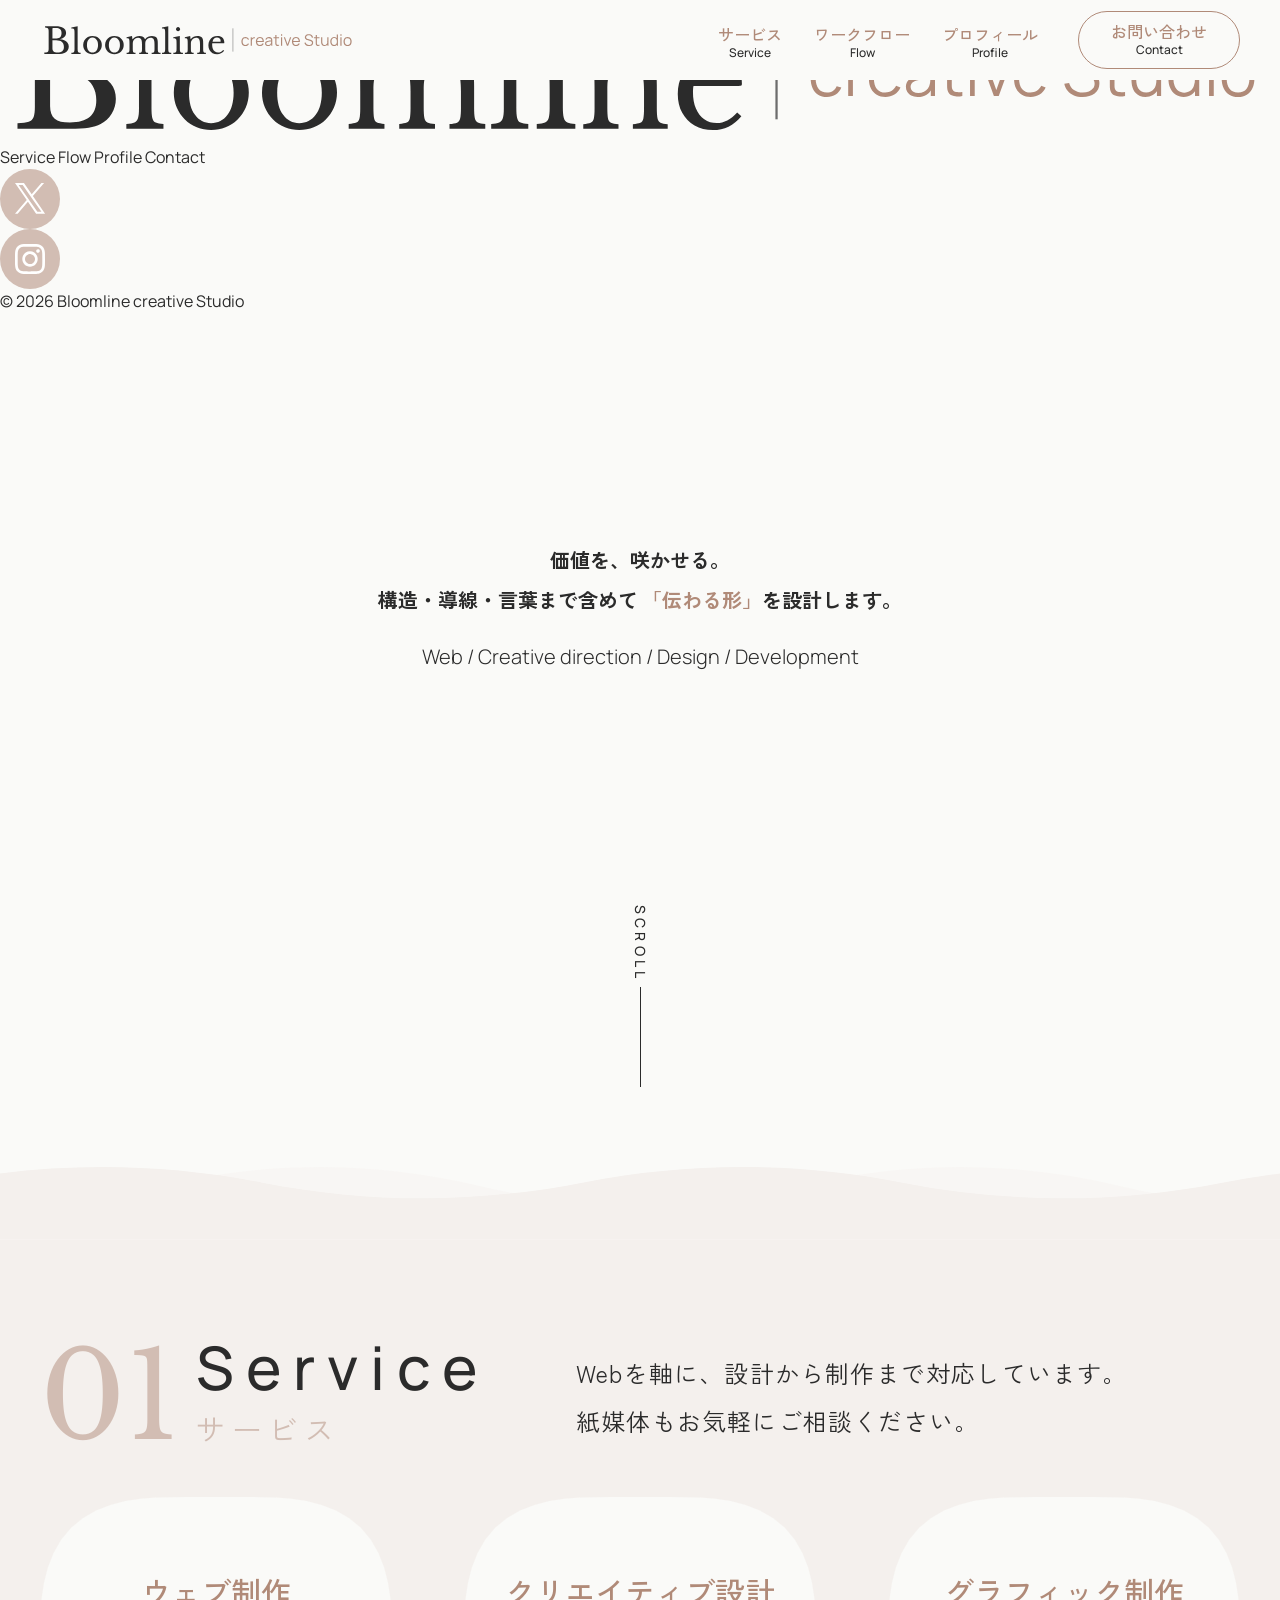
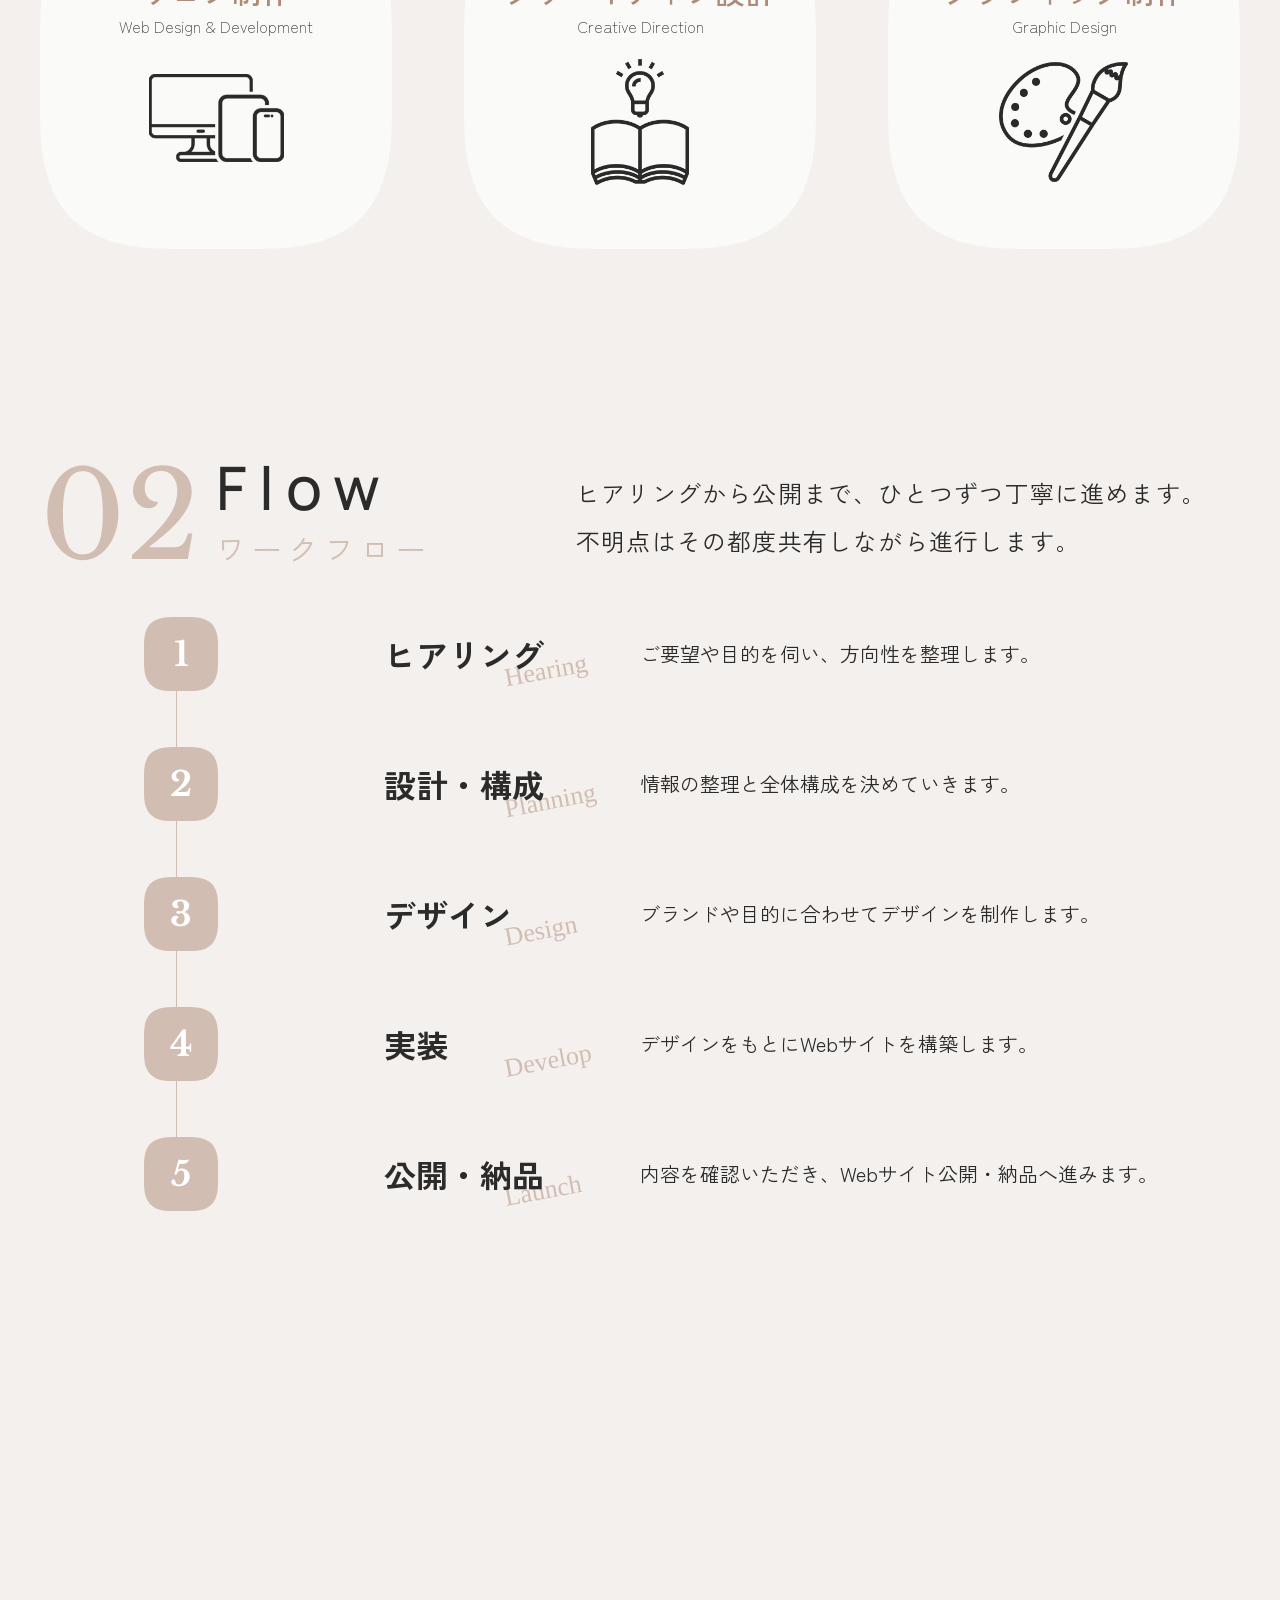
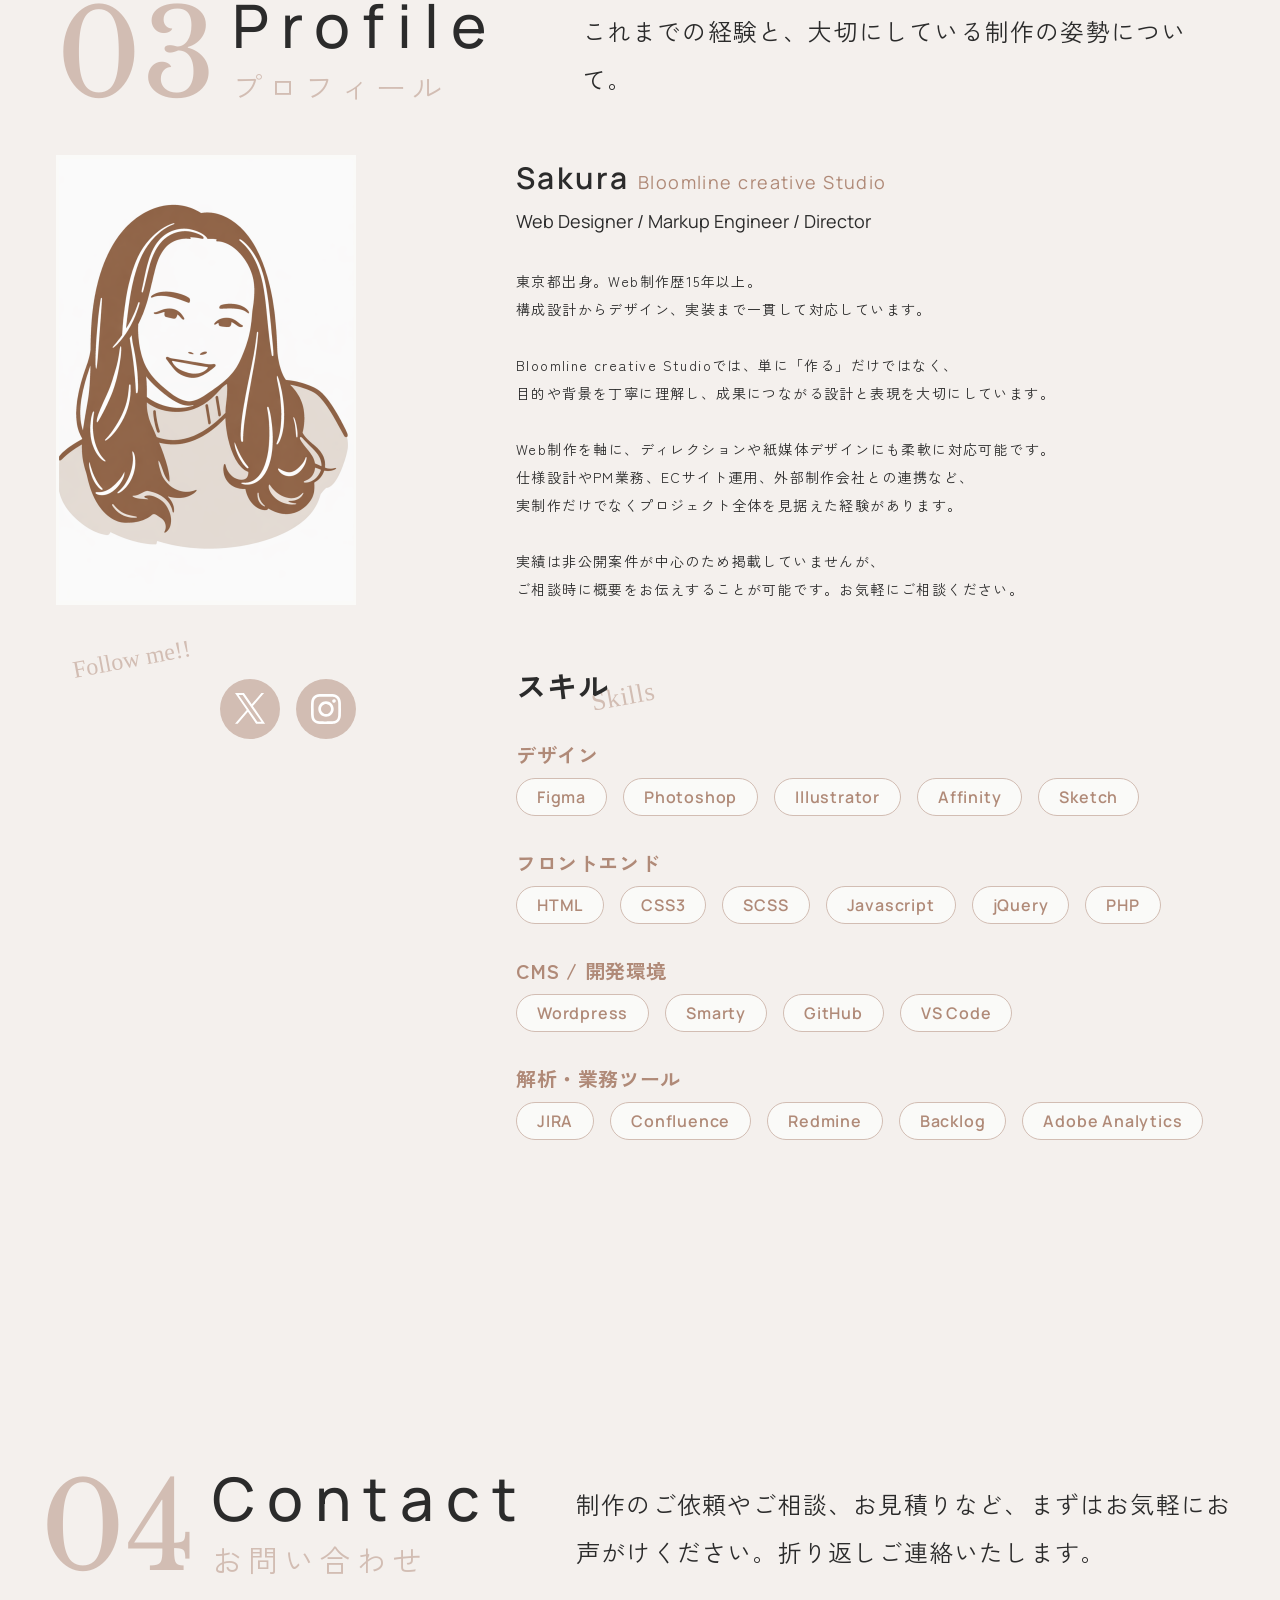
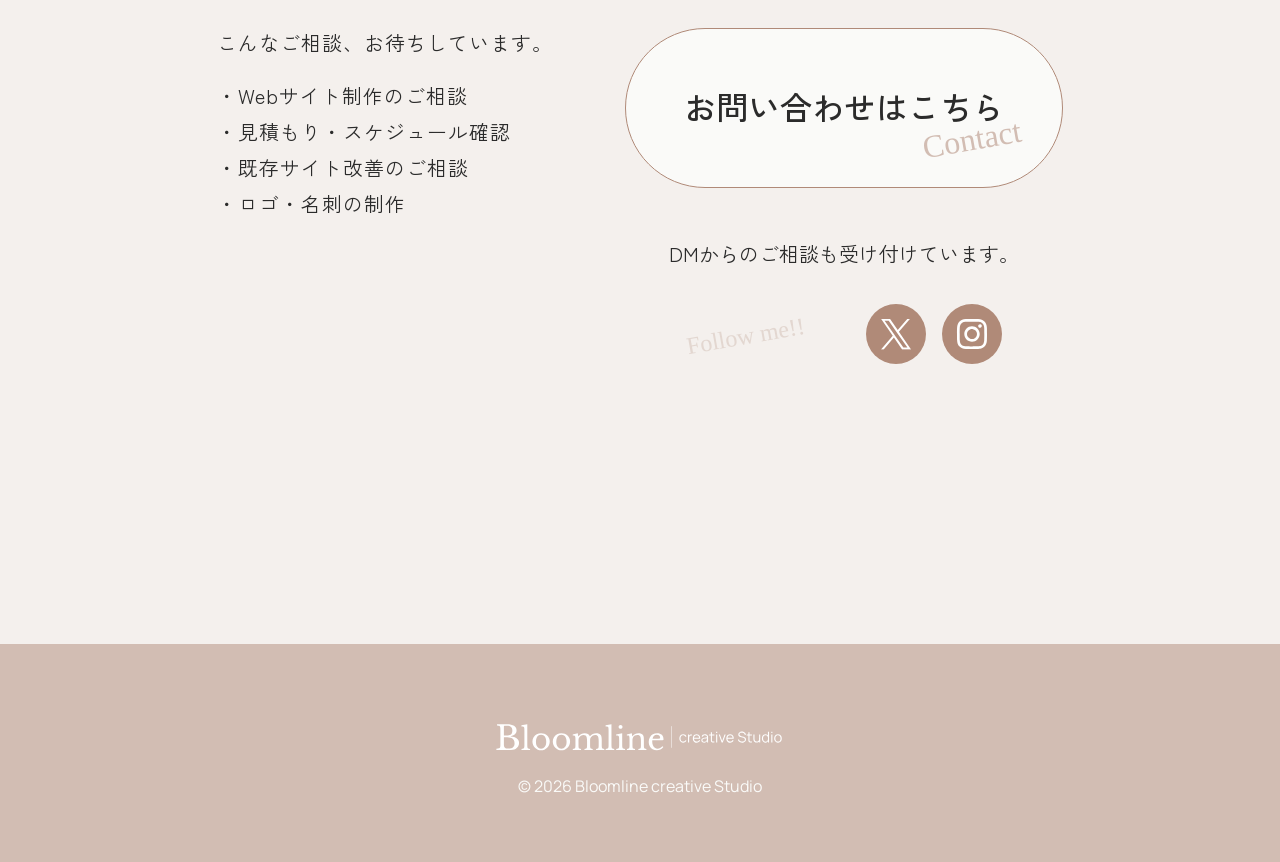
==== index.html @ 281dc570 "初回コミット：HTML/CSSほぼ完成" ====
<!doctype html>
<html lang="ja">
	<head>
		<meta charset="UTF-8" />
		<meta name="viewport" content="width=device-width, initial-scale=1.0" />
		<title>Bloomline creative Studio</title>
		<link rel="stylesheet" href="./assets/css/style.css" />
	</head>

	<body>
		<header class="header">
			<div class="header__inner container">
				<!-- ロゴ -->
				<h1 class="header__logo">
					<a href="/">
						<img
							src="/assets/img/logo.svg"
							alt="Bloomline creative Studio"
						/>
					</a>
				</h1>
				<!-- PCナビ -->
				<nav class="header__nav">
					<ul class="header__menu">
						<li>
							<a href="#service">サービス<span>Service</span></a>
						</li>
						<li>
							<a href="#flow">ワークフロー<span>Flow</span></a>
						</li>
						<li>
							<a href="#profile"
								>プロフィール<span>Profile</span></a
							>
						</li>
					</ul>

					<a href="#contact" class="header__cta">
						お問い合わせ
						<span>Contact</span>
					</a>
				</nav>
			</div>
		</header>

		<!-- ハンバーガー -->
		<button class="hamburger" aria-label="menu" aria-controls="drawer">
			<span></span>
			<span></span>
			<span></span>
		</button>
		<!-- SPフルスクリーンメニュー -->
		<div class="drawer" id="drawer">
			<div class="drawer__header">
				<div class="header__logo">
					<img
						src="/assets/img/logo.svg"
						alt="Bloomline creative Studio"
					/>
				</div>
			</div>

			<nav class="drawer__nav">
				<a href="#service">Service</a>
				<a href="#flow">Flow</a>
				<a href="#profile">Profile</a>
				<a href="#contact">Contact</a>
			</nav>

			<div class="drawer__footer">
				<div class="drawer__sns">
					<a href="#" class="sns-icon x-icon"
						><img src="assets/img/sns-x.svg" alt="X"
					/></a>
					<a href="#" class="sns-icon insta-icon"
						><img src="assets/img/sns-ig.svg" alt="Instagram"
					/></a>
				</div>
				<p class="drawer__copy">
					&copy; 2026 Bloomline creative Studio
				</p>
			</div>
		</div>

		<main>
			<!-- fv -->
			<div data-include="components/fv.html"></div>

			<div class="main__contents">
				<div class="main__container">
					<div class="main__inner">
						<!-- service -->
						<div data-include="components/service.html"></div>
						<!-- flow -->
						<div data-include="components/flow.html"></div>
						<!-- profile -->
						<div data-include="components/profile.html"></div>
						<!-- contact -->
						<div data-include="components/contact.html"></div>
					</div>
				</div>
			</div>
		</main>

		<footer id="footer" class="footer">
			<div class="footer__inner">
				<p class="footer__logo">
					<img
						src="assets/img/logo_footer.svg"
						alt="Bloomline creative Studio"
					/>
				</p>

				<p class="footer__copy">
					&copy; 2026 Bloomline creative Studio
				</p>
			</div>
		</footer>

		<script src="assets/js/include.js"></script>
		<script src="assets/js/main.js" defer></script>
	</body>
</html>
---- assets/css/style.css ----
@charset "UTF-8";
@import url("https://fonts.googleapis.com/css2?family=Homemade+Apple&family=Libre+Baskerville:ital,wght@0,400..700;1,400..700&family=Manrope:wght@200..800&family=Zen+Kaku+Gothic+New:wght@300;400;500;700;900&display=swap");
/* =========================
   Reset / Base normalize
========================= */
*,
*::before,
*::after {
  -webkit-box-sizing: border-box;
          box-sizing: border-box;
}

html {
  font-size: 100%;
  scroll-behavior: smooth;
}

body {
  margin: 0;
  line-height: 1.6;
  text-rendering: optimizeLegibility;
  -webkit-font-smoothing: antialiased;
}

/* headings */
h1, h2, h3, h4, h5, h6,
p,
ul, ol,
figure,
blockquote {
  margin: 0;
}

/* lists */
ul, ol {
  padding: 0;
  list-style: none;
}

/* media */
img, picture, video, canvas {
  display: block;
  max-width: 100%;
}

/* forms */
input, button, textarea, select {
  font: inherit;
}

/* links */
a {
  color: inherit;
  text-decoration: none;
}

/* tables */
table {
  border-collapse: collapse;
  border-spacing: 0;
}

html {
  scroll-behavior: smooth;
  font-size: 100%;
  scroll-padding-top: 100px;
}
@media (max-width: 768px) {
  html html {
    scroll-padding-top: 70px;
  }
}

body {
  font-family: "Manrope", sans-serif, "Zen Kaku Gothic New", sans-serif;
  font-weight: 400;
  color: #2b2b2b;
  line-height: 1.5;
  background-color: #fafaf8;
}

main {
  width: 100%;
  margin: 0;
}
main .main__contents {
  width: 100%;
  padding-top: 82px;
  background-image: url(../img/main_bg.svg);
  background-repeat: no-repeat;
  background-position: top center;
  background-size: 100% auto;
}
main .main__contents .main__container {
  width: 100%;
  background-color: #f4f0ed;
  padding-bottom: 160px;
}
main .main__contents .main__container .main__inner {
  width: 1200px;
  margin: 0 auto;
  background-color: #f4f0ed;
}
@media (max-width: 768px) {
  main .main__contents {
    width: 100%;
    padding-top: 82px;
    background-image: url(../img/main_bg_sp.svg);
    background-repeat: no-repeat;
    background-position: top center;
    background-size: 100% auto;
  }
  main .main__contents .main__container {
    width: 100%;
    background-color: #f4f0ed;
    padding-bottom: 0;
  }
  main .main__contents .main__container .main__inner {
    width: 100%;
    margin: 0 auto;
    padding: 0;
    background-color: #f4f0ed;
  }
}

.section-header {
  display: -webkit-box;
  display: -ms-flexbox;
  display: flex;
  -webkit-box-pack: start;
      -ms-flex-pack: start;
          justify-content: flex-start;
  margin-bottom: 40px;
  margin-top: 88px;
}
.section-header__title {
  display: -webkit-box;
  display: -ms-flexbox;
  display: flex;
  -webkit-box-align: start;
      -ms-flex-align: start;
          align-items: flex-start;
  gap: 16px;
  width: 536px;
}
.section-header__num {
  font-family: "Libre Baskerville", serif;
  font-size: 120px;
  line-height: 1;
  color: #d2bdb3;
}
.section-header__main {
  font-family: "Manrope", sans-serif;
  font-weight: 500;
  font-size: 60px;
  line-height: 1;
  letter-spacing: 0.2em;
}
.section-header__sub {
  font-family: "Zen Kaku Gothic New", sans-serif;
  font-size: 30px;
  letter-spacing: 0.2em;
  line-height: 1;
  color: #d2bdb3;
  margin-top: 16px;
}
.section-header__lead {
  line-height: 2;
  font-size: 24px;
  font-family: "Zen Kaku Gothic New", sans-serif;
  letter-spacing: 0.05em;
  display: -webkit-box;
  display: -ms-flexbox;
  display: flex;
  -webkit-box-align: center;
      -ms-flex-align: center;
          align-items: center;
  max-width: 664px;
}
@media (max-width: 768px) {
  .section-header {
    -webkit-box-orient: vertical;
    -webkit-box-direction: normal;
        -ms-flex-direction: column;
            flex-direction: column;
  }
  .section-header__title {
    display: -webkit-box;
    display: -ms-flexbox;
    display: flex;
    -webkit-box-align: start;
        -ms-flex-align: start;
            align-items: flex-start;
    gap: 16px;
    width: 100%;
  }
  .section-header__num {
    font-size: 74px;
  }
  .section-header__main {
    font-size: 36px;
    letter-spacing: 0.2em;
  }
  .section-header__sub {
    font-size: 18px;
    letter-spacing: 0.2em;
    margin-top: 8px;
  }
  .section-header__lead {
    font-size: 12px;
    letter-spacing: 0.05em;
    max-width: none;
    margin-left: 16px;
  }
}

.pc_br {
  display: inline-block;
}
@media (max-width: 768px) {
  .pc_br {
    display: none;
  }
}

.sp_br {
  display: none;
}
@media (max-width: 768px) {
  .sp_br {
    display: inline-block;
  }
}

.clothoid-corner {
  clip-path: polygon(41.670368% 0%, 58.329632% 0%, 62.704761% 0.020651%, 67.077555% 0.151634%, 71.438002% 0.493893%, 75.762175% 1.146894%, 79.997481% 2.233011%, 84.062892% 3.834411%, 87.850921% 6.005296%, 91.220749% 8.779251%, 93.994704% 12.149079%, 96.165589% 15.937108%, 97.766989% 20.002519%, 98.853106% 24.237825%, 99.506107% 28.561998%, 99.848366% 32.922445%, 99.979349% 37.295239%, 99.979349% 62.704761%, 99.848366% 67.077555%, 99.506107% 71.438002%, 98.853106% 75.762175%, 97.766989% 79.997481%, 96.165589% 84.062892%, 93.994704% 87.850921%, 91.220749% 91.220749%, 87.850921% 93.994704%, 84.062892% 96.165589%, 79.997481% 97.766989%, 75.762175% 98.853106%, 71.438002% 99.506107%, 67.077555% 99.848366%, 62.704761% 99.979349%, 58.329632% 100%, 41.670368% 100%, 37.295239% 99.979349%, 32.922445% 99.848366%, 28.561998% 99.506107%, 24.237825% 98.853106%, 20.002519% 97.766989%, 15.937108% 96.165589%, 12.149079% 93.994704%, 8.779251% 91.220749%, 6.005296% 87.850921%, 3.834411% 84.062892%, 2.233011% 79.997481%, 1.146894% 75.762175%, 0.493893% 71.438002%, 0.151634% 67.077555%, 0.020651% 62.704761%, 0.020651% 37.295239%, 0.151634% 32.922445%, 0.493893% 28.561998%, 1.146894% 24.237825%, 2.233011% 20.002519%, 3.834411% 15.937108%, 6.005296% 12.149079%, 8.779251% 8.779251%, 12.149079% 6.005296%, 15.937108% 3.834411%, 20.002519% 2.233011%, 24.237825% 1.146894%, 28.561998% 0.493893%, 32.922445% 0.151634%, 37.295239% 0.020651%, 41.670368% 0%);
}

.header {
  width: 100%;
  background: #fafaf8;
  z-index: 500;
  position: fixed;
  top: 0;
  left: 0;
  right: 0;
  background: #fafaf8;
  -webkit-transition: background 0.4s ease, -webkit-box-shadow 0.4s ease;
  transition: background 0.4s ease, -webkit-box-shadow 0.4s ease;
  transition: background 0.4s ease, box-shadow 0.4s ease;
  transition: background 0.4s ease, box-shadow 0.4s ease, -webkit-box-shadow 0.4s ease;
}
.header.is-scrolled {
  -webkit-box-shadow: 0 4px 20px rgba(0, 0, 0, 0.05);
          box-shadow: 0 4px 20px rgba(0, 0, 0, 0.05);
  background: rgba(255, 255, 255, 0.6);
  backdrop-filter: blur(10px);
  -webkit-backdrop-filter: blur(10px);
}
.header__inner {
  width: 1200px;
  height: 80px;
  margin: 0 auto;
  display: -webkit-box;
  display: -ms-flexbox;
  display: flex;
  -webkit-box-pack: justify;
      -ms-flex-pack: justify;
          justify-content: space-between;
  -webkit-box-align: center;
      -ms-flex-align: center;
          align-items: center;
}
.header__logo a {
  display: block;
}
.header__logo a img {
  height: 36px;
}
.header__nav {
  display: -webkit-box;
  display: -ms-flexbox;
  display: flex;
  gap: 40px;
}
.header__menu {
  display: -webkit-box;
  display: -ms-flexbox;
  display: flex;
  gap: 32px;
  margin-top: 16px;
}
.header__menu a {
  display: -webkit-box;
  display: -ms-flexbox;
  display: flex;
  -webkit-box-orient: vertical;
  -webkit-box-direction: normal;
      -ms-flex-direction: column;
          flex-direction: column;
  -webkit-box-align: center;
      -ms-flex-align: center;
          align-items: center;
  line-height: 1;
  font-size: 16px;
  font-weight: 500;
  color: #b08a78;
  position: relative;
  padding-bottom: 4px;
}
.header__menu a span {
  font-size: 12px;
  margin-top: 4px;
  color: #2b2b2b;
  -webkit-transition: color 0.3s ease;
  transition: color 0.3s ease;
}
.header__menu a::after {
  content: "";
  position: absolute;
  bottom: -2px;
  left: 50%;
  width: 0;
  height: 1px;
  background: #b08a78;
  -webkit-transition: all 0.3s ease;
  transition: all 0.3s ease;
  -webkit-transform: translateX(-50%);
          transform: translateX(-50%);
}
.header__menu a:hover::after {
  width: 100%;
}
.header__menu a:hover span {
  color: #b08a78;
}
.header__cta {
  padding: 12px 32px;
  -webkit-box-sizing: border-box;
          box-sizing: border-box;
  border: 1px solid #b08a78;
  border-radius: 50px;
  display: -webkit-box;
  display: -ms-flexbox;
  display: flex;
  -webkit-box-orient: vertical;
  -webkit-box-direction: normal;
      -ms-flex-direction: column;
          flex-direction: column;
  -webkit-box-align: center;
      -ms-flex-align: center;
          align-items: center;
  font-size: 16px;
  line-height: 1;
  font-weight: 500;
  color: #b08a78;
  background: transparent;
  -webkit-transition: background-color 0.5s ease, color 0.5s ease;
  transition: background-color 0.5s ease, color 0.5s ease;
  z-index: 0;
}
.header__cta span {
  font-size: 12px;
  margin-top: 4px;
  color: #2b2b2b;
}
.header__cta:hover {
  color: #fff;
  background-color: #d2bdb3;
}

@media (max-width: 768px) {
  .header__inner {
    width: 100%;
    height: 56px;
    padding: 16px;
  }
  .header__logo a img {
    height: 24px;
  }
  .header__nav {
    display: none;
  }
}
.hamburger {
  display: none;
}

@media (max-width: 768px) {
  .hamburger {
    display: -webkit-box;
    display: -ms-flexbox;
    display: flex;
    width: 48px;
    height: 48px;
    position: fixed;
    right: 8px;
    top: 4px;
    z-index: 1100;
    background: none;
    border: none;
    cursor: pointer;
    -webkit-box-pack: center;
        -ms-flex-pack: center;
            justify-content: center;
    -webkit-box-align: center;
        -ms-flex-align: center;
            align-items: center;
  }
  .hamburger span {
    display: block;
    position: absolute; /* すべて重ねる */
    width: 28px;
    height: 2px;
    background: #b08a78;
    -webkit-transition: opacity 0.3s ease, background 0.3s ease, -webkit-transform 0.3s ease;
    transition: opacity 0.3s ease, background 0.3s ease, -webkit-transform 0.3s ease;
    transition: transform 0.3s ease, opacity 0.3s ease, background 0.3s ease;
    transition: transform 0.3s ease, opacity 0.3s ease, background 0.3s ease, -webkit-transform 0.3s ease;
    border-radius: 2px;
    /* 初期位置（三本線に見せる） */
  }
  .hamburger span:nth-child(1) {
    -webkit-transform: translateY(-8px);
            transform: translateY(-8px);
  }
  .hamburger span:nth-child(2) {
    opacity: 1;
  }
  .hamburger span:nth-child(3) {
    -webkit-transform: translateY(8px);
            transform: translateY(8px);
  }
  .hamburger.is-open span {
    background: #fff;
    -webkit-transition: opacity 0.3s ease, -webkit-transform 0.3s ease;
    transition: opacity 0.3s ease, -webkit-transform 0.3s ease;
    transition: transform 0.3s ease, opacity 0.3s ease;
    transition: transform 0.3s ease, opacity 0.3s ease, -webkit-transform 0.3s ease;
  }
  .hamburger.is-open span:nth-child(1) {
    -webkit-transform: translateY(0) rotate(45deg);
            transform: translateY(0) rotate(45deg);
  }
  .hamburger.is-open span:nth-child(2) {
    opacity: 0;
  }
  .hamburger.is-open span:nth-child(3) {
    -webkit-transform: translateY(0) rotate(-45deg);
            transform: translateY(0) rotate(-45deg);
  }
  body.drawer-open {
    overflow: hidden;
  }
  .drawer {
    position: fixed;
    inset: 0;
    background: #b08a78;
    display: -webkit-box;
    display: -ms-flexbox;
    display: flex;
    -webkit-box-orient: vertical;
    -webkit-box-direction: normal;
        -ms-flex-direction: column;
            flex-direction: column;
    opacity: 0;
    visibility: hidden;
    -webkit-transform: translateY(-100%);
            transform: translateY(-100%);
    -webkit-transition: 0.4s;
    transition: 0.4s;
    z-index: 1000;
  }
  .drawer::before {
    content: "";
    position: fixed;
    inset: 0;
    pointer-events: none; /* 背景クリックは無効 */
  }
  .drawer.is-open {
    -webkit-transform: translateY(0);
            transform: translateY(0);
    opacity: 1;
    visibility: visible;
  }
  .drawer__header {
    width: 100%;
    display: -webkit-box;
    display: -ms-flexbox;
    display: flex;
    -webkit-box-align: center;
        -ms-flex-align: center;
            align-items: center;
  }
  .drawer__header .header__logo {
    padding: 16px;
    height: 24px;
  }
  .drawer__header img {
    height: 24px;
    -webkit-filter: brightness(0) invert(1);
            filter: brightness(0) invert(1); /* ロゴが黒い場合、背景に合わせて白抜きにする */
  }
  .drawer__nav {
    font-weight: 700;
    letter-spacing: 0.2em;
    -webkit-box-flex: 1;
        -ms-flex: 1;
            flex: 1;
    display: -webkit-box;
    display: -ms-flexbox;
    display: flex;
    -webkit-box-orient: vertical;
    -webkit-box-direction: normal;
        -ms-flex-direction: column;
            flex-direction: column;
    -webkit-box-pack: start;
        -ms-flex-pack: start;
            justify-content: flex-start;
    padding-top: 120px;
    -webkit-box-align: center;
        -ms-flex-align: center;
            align-items: center;
    gap: 32px;
  }
  .drawer__nav a {
    font-size: 28px;
    letter-spacing: 0.2em;
    color: white;
  }
  .drawer {
    /* ドロワー下部のSNSとコピーライト */
  }
  .drawer__footer {
    width: 100%;
    display: -webkit-box;
    display: -ms-flexbox;
    display: flex;
    -webkit-box-orient: vertical;
    -webkit-box-direction: normal;
        -ms-flex-direction: column;
            flex-direction: column;
    -webkit-box-align: center;
        -ms-flex-align: center;
            align-items: center;
    gap: 20px;
    padding-bottom: 20px;
  }
  .drawer__sns {
    position: absolute;
    right: 20px;
    bottom: 40px;
    display: -webkit-box;
    display: -ms-flexbox;
    display: flex;
    -webkit-box-orient: vertical;
    -webkit-box-direction: normal;
        -ms-flex-direction: column;
            flex-direction: column;
    gap: 16px;
  }
  .drawer__sns .sns-icon img {
    width: 43px;
    height: 43px;
  }
  .drawer__copy {
    width: 100%;
    padding-left: 16px;
    color: #fafaf8;
    font-size: 10px;
    text-align: left;
  }
}
.footer {
  width: 100%;
  text-align: center;
  background: #d2bdb3;
}
.footer__inner {
  width: 1200px;
  margin: 0 auto;
  padding: 64px 0;
}
.footer__logo {
  width: 320px;
  margin: 0 auto 8px auto;
}
.footer__logo img {
  display: block;
  -webkit-transform: translateZ(0);
          transform: translateZ(0);
}
.footer__copy {
  color: #fafaf8;
}

@media (max-width: 768px) {
  .footer {
    width: 100%;
    text-align: center;
    background: #d2bdb3;
  }
  .footer__inner {
    width: 100%;
    margin: 0 auto;
    padding: 32px 0;
  }
  .footer__logo {
    width: 200px;
    margin: 0 auto 24px auto;
  }
  .footer__logo img {
    display: block;
    -webkit-transform: translateZ(0);
            transform: translateZ(0);
  }
  .footer__copy {
    color: #fafaf8;
    font-size: 10px;
  }
}
.fv {
  width: 1200px;
  height: 854px;
  margin: 0 auto;
}
@media (max-width: 768px) {
  .fv {
    min-height: 100vh;
    width: 100%;
  }
}
.fv__maincopy {
  min-height: 592px;
  display: -webkit-box;
  display: -ms-flexbox;
  display: flex;
  -webkit-box-orient: vertical;
  -webkit-box-direction: normal;
      -ms-flex-direction: column;
          flex-direction: column;
  -webkit-box-pack: center;
      -ms-flex-pack: center;
          justify-content: center;
  -webkit-box-align: center;
      -ms-flex-align: center;
          align-items: center;
  text-align: center;
  font-size: 20px;
  line-height: 2em;
}
.fv__maincopy__text {
  font-weight: 700;
}
.fv__maincopy__text span {
  color: #b08a78;
}
.fv__maincopy .business {
  margin-top: 16px;
  font-weight: 300;
}
@media (max-width: 768px) {
  .fv__maincopy .business {
    font-size: 14px;
  }
}
.fv__scroll {
  position: relative;
  height: 182px;
}
.fv__scroll__text {
  display: inline-block;
  position: absolute;
  top: 0;
  left: 50%;
  -webkit-transform: translateX(-50%);
          transform: translateX(-50%);
  font-weight: 500;
  color: #2b2b2b;
  font-size: 14px;
  line-height: 1;
  letter-spacing: 0.3em;
  text-transform: uppercase;
  -webkit-writing-mode: vertical-lr;
      -ms-writing-mode: tb-lr;
          writing-mode: vertical-lr;
  padding-bottom: 8px;
}
.fv__scroll__line {
  position: absolute;
  left: 50%;
  bottom: 0;
  width: 1px;
  height: 100px;
  overflow: hidden;
}
.fv__scroll__line::after {
  content: "";
  position: absolute;
  top: 0;
  left: 0;
  width: 100%;
  height: 100%;
  background: #2b2b2b;
  -webkit-animation: bloomline-scroll 2.5s cubic-bezier(1, 0, 0, 1) infinite;
          animation: bloomline-scroll 2.5s cubic-bezier(1, 0, 0, 1) infinite;
}

@-webkit-keyframes bloomline-scroll {
  0% {
    -webkit-transform: scale(1, 0);
            transform: scale(1, 0);
    -webkit-transform-origin: 0 0;
            transform-origin: 0 0;
  }
  30% {
    -webkit-transform: scale(1, 1);
            transform: scale(1, 1);
    -webkit-transform-origin: 0 0;
            transform-origin: 0 0;
  }
  70% {
    -webkit-transform: scale(1, 1);
            transform: scale(1, 1);
    -webkit-transform-origin: 0 100%;
            transform-origin: 0 100%;
  }
  100% {
    -webkit-transform: scale(1, 0);
            transform: scale(1, 0);
    -webkit-transform-origin: 0 100%;
            transform-origin: 0 100%;
  }
}

@keyframes bloomline-scroll {
  0% {
    -webkit-transform: scale(1, 0);
            transform: scale(1, 0);
    -webkit-transform-origin: 0 0;
            transform-origin: 0 0;
  }
  30% {
    -webkit-transform: scale(1, 1);
            transform: scale(1, 1);
    -webkit-transform-origin: 0 0;
            transform-origin: 0 0;
  }
  70% {
    -webkit-transform: scale(1, 1);
            transform: scale(1, 1);
    -webkit-transform-origin: 0 100%;
            transform-origin: 0 100%;
  }
  100% {
    -webkit-transform: scale(1, 0);
            transform: scale(1, 0);
    -webkit-transform-origin: 0 100%;
            transform-origin: 0 100%;
  }
}
@media (max-width: 768px) {
  .service {
    padding: 0 16px;
  }
}
.service .service-container__list {
  display: grid;
  grid-template-columns: repeat(3, 1fr);
  gap: 72px;
}
@media (max-width: 768px) {
  .service .service-container__list {
    list-style: none;
    display: -webkit-box;
    display: -ms-flexbox;
    display: flex;
    -webkit-box-orient: vertical;
    -webkit-box-direction: normal;
        -ms-flex-direction: column;
            flex-direction: column;
    gap: 48px;
    background-color: #fafaf8;
    border-radius: 60px;
    margin: 0;
    padding: 48px 32px;
  }
  .service .service-container__list .clothoid-corner {
    clip-path: none;
  }
}
.service .service-container__squircle {
  width: 352px;
  height: 352px;
  background-color: #fafaf8;
  text-align: center;
}
@media (max-width: 768px) {
  .service .service-container__squircle {
    width: 100%;
    height: auto;
    background-color: transparent;
    text-align: center;
    display: -webkit-box;
    display: -ms-flexbox;
    display: flex;
    -webkit-box-pack: justify;
        -ms-flex-pack: justify;
            justify-content: space-between;
    -webkit-box-align: center;
        -ms-flex-align: center;
            align-items: center;
    gap: 16px;
  }
}
.service .service-container__title {
  font-family: "Zen Kaku Gothic New", sans-serif;
  font-size: 30px;
  font-weight: 500;
  color: #b08a78;
  display: -webkit-box;
  display: -ms-flexbox;
  display: flex;
  -webkit-box-orient: vertical;
  -webkit-box-direction: normal;
      -ms-flex-direction: column;
          flex-direction: column;
  -webkit-box-align: center;
      -ms-flex-align: center;
          align-items: center;
  margin-top: 72px;
}
.service .service-container__title span {
  font-weight: 300;
  font-size: 16px;
  color: #2b2b2b;
}
@media (max-width: 768px) {
  .service .service-container__title {
    -webkit-box-align: start;
        -ms-flex-align: start;
            align-items: flex-start;
    margin: 0;
    font-size: 20px;
    width: 70%;
  }
  .service .service-container__title span {
    font-size: 12px;
  }
}
.service .service-container__icon {
  width: 136px;
  height: 136px;
  margin: 16px auto;
  display: -webkit-box;
  display: -ms-flexbox;
  display: flex;
  -webkit-box-align: center;
      -ms-flex-align: center;
          align-items: center;
  -webkit-box-pack: center;
      -ms-flex-pack: center;
          justify-content: center;
}
.service .service-container__icon img {
  max-width: 100%;
  max-height: auto;
  -o-object-fit: contain;
     object-fit: contain;
}
@media (max-width: 768px) {
  .service .service-container__icon {
    margin: 0;
    width: 30%;
    height: auto;
  }
  .service .service-container__icon img {
    width: 100%;
    height: auto;
  }
}

.flow {
  padding: 120px 0;
}
@media (max-width: 768px) {
  .flow {
    padding: 0 16px;
  }
}
.flow__container {
  position: relative;
  padding-left: 104px;
}
.flow__container::before {
  content: "";
  position: absolute;
  left: 136px;
  top: 0;
  bottom: 0;
  width: 1px;
  background: #d2bdb3;
}
@media (max-width: 768px) {
  .flow__container::before {
    display: none;
  }
}
@media (max-width: 768px) {
  .flow__container {
    padding-left: 0;
    border-radius: 60px;
    margin: 0;
    padding: 48px 32px 32px 32px;
    background-color: #fafaf8;
  }
  .flow__container::before {
    left: 50px;
  }
}
.flow__item {
  display: grid;
  grid-template-columns: 80px 1fr;
  gap: 160px;
  margin-bottom: 56px;
}
@media (max-width: 768px) {
  .flow__item {
    grid-template-columns: 32px 1fr;
    gap: 16px;
    margin-bottom: 16px;
  }
}
.flow__badge {
  width: 74px;
  height: 74px;
  background: #d2bdb3;
  color: white;
  display: -webkit-box;
  display: -ms-flexbox;
  display: flex;
  -webkit-box-align: center;
      -ms-flex-align: center;
          align-items: center;
  -webkit-box-pack: center;
      -ms-flex-pack: center;
          justify-content: center;
  font-weight: 700;
  font-family: "Libre Baskerville", serif;
  font-size: 34px;
}
@media (max-width: 768px) {
  .flow__badge {
    width: 32px;
    height: 32px;
    font-size: 22px;
  }
}
.flow__content {
  display: -webkit-box;
  display: -ms-flexbox;
  display: flex;
  -webkit-box-pack: start;
      -ms-flex-pack: start;
          justify-content: flex-start;
  -webkit-box-align: center;
      -ms-flex-align: center;
          align-items: center;
  gap: 16px;
}
.flow__content h3 {
  width: 240px;
  position: relative;
  font-size: 32px;
  font-family: "Zen Kaku Gothic New", sans-serif;
  z-index: 100;
}
@media (max-width: 768px) {
  .flow__content h3 {
    font-size: 20px;
    width: 100%;
  }
}
.flow__content p {
  font-size: 20px;
  font-family: "Zen Kaku Gothic New", sans-serif;
}
@media (max-width: 768px) {
  .flow__content p {
    font-size: 12px;
  }
}
@media (max-width: 768px) {
  .flow__content {
    -webkit-box-orient: vertical;
    -webkit-box-direction: normal;
        -ms-flex-direction: column;
            flex-direction: column;
  }
}
.flow__en {
  position: absolute;
  left: 120px;
  bottom: -12px;
  font-size: 26px;
  font-family: "Homemade Apple", cursive;
  font-weight: 400;
  color: #d2bdb3;
  display: inline-block;
  -webkit-transform: rotate(-10.65deg);
          transform: rotate(-10.65deg);
  z-index: -1;
}
@media (max-width: 768px) {
  .flow__en {
    font-size: 20px;
    right: 0;
    left: unset;
    bottom: 0;
  }
}

.profile {
  padding: 120px 16px;
}
@media (max-width: 768px) {
  .profile {
    padding: 0 16px;
    grid-template-columns: 1fr;
  }
}
.profile__container {
  display: grid;
  grid-template-columns: 380px 1fr;
  gap: 80px;
}
@media (max-width: 768px) {
  .profile__container {
    grid-template-columns: 1fr;
    gap: 40px;
  }
}
.profile__visual {
  text-align: center;
}
@media (max-width: 768px) {
  .profile__portrait {
    max-width: 160px;
    margin: 0 auto;
  }
}
.profile__portrait img {
  width: 300px;
}
@media (max-width: 768px) {
  .profile__portrait img {
    width: 160px;
  }
}
.profile__sns {
  width: 300px;
  position: relative;
  margin-top: 24px;
  z-index: 100;
  display: -webkit-box;
  display: -ms-flexbox;
  display: flex;
  gap: 16px;
  -webkit-box-pack: end;
      -ms-flex-pack: end;
          justify-content: flex-end;
  -webkit-box-align: end;
      -ms-flex-align: end;
          align-items: flex-end;
}
@media (max-width: 768px) {
  .profile__sns {
    width: 100%;
    -webkit-box-align: start;
        -ms-flex-align: start;
            align-items: flex-start;
    padding: 0 24px;
  }
}
.profile__follow {
  position: absolute;
  top: 12px;
  left: 16px;
  font-size: 24px;
  font-family: "Homemade Apple", cursive;
  font-weight: 400;
  color: #d2bdb3;
  display: inline-block;
  -webkit-transform: rotate(-10.65deg);
          transform: rotate(-10.65deg);
  z-index: -1;
}
@media (max-width: 768px) {
  .profile__follow {
    left: 24px;
  }
}
.profile .sns-btn {
  display: -webkit-inline-box;
  display: -ms-inline-flexbox;
  display: inline-flex;
  width: 60px;
  height: 60px;
  -webkit-box-pack: end;
      -ms-flex-pack: end;
          justify-content: flex-end;
  -webkit-box-align: end;
      -ms-flex-align: end;
          align-items: flex-end;
  margin-top: 50px;
}
@media (max-width: 768px) {
  .profile .sns-btn {
    margin-top: 0;
  }
}
.profile .sns-btn img {
  -webkit-transition: -webkit-transform 0.25s ease;
  transition: -webkit-transform 0.25s ease;
  transition: transform 0.25s ease;
  transition: transform 0.25s ease, -webkit-transform 0.25s ease;
}
.profile .sns-btn:hover img {
  -webkit-transform: scale(1.08);
          transform: scale(1.08);
}
@media (max-width: 768px) {
  .profile__content {
    margin: 0 16px;
  }
}
.profile__header h2 {
  font-weight: 600;
  font-size: 30px;
  letter-spacing: 0.08em;
}
.profile__header h2 span {
  font-weight: 400;
  font-size: 18px;
  letter-spacing: 0.08em;
  color: #b08a78;
}
@media (max-width: 768px) {
  .profile__header h2 {
    font-size: 24px;
  }
  .profile__header h2 span {
    font-size: 14px;
  }
}
.profile__role {
  font-size: 18px;
  margin-top: 8px;
}
@media (max-width: 768px) {
  .profile__role {
    font-size: 14px;
  }
}
.profile__text {
  font-family: "Zen Kaku Gothic New", sans-serif;
  font-size: 14px;
  line-height: 2;
  letter-spacing: 0.1em;
  margin-top: 32px;
}
@media (max-width: 768px) {
  .profile__text {
    font-size: 12px;
    letter-spacing: 0.1em;
  }
}
.profile .skills {
  margin-top: 60px;
}
.profile .skills__title {
  font-family: "Zen Kaku Gothic New", sans-serif;
  letter-spacing: 0.03em;
  position: relative;
  font-size: 30px;
  z-index: 100;
}
@media (max-width: 768px) {
  .profile .skills__title {
    font-size: 24px;
  }
}
.profile .skills__bg {
  position: absolute;
  left: 75px;
  bottom: -8px;
  font-size: 26px;
  font-family: "Homemade Apple", cursive;
  font-weight: 400;
  color: #d2bdb3;
  display: inline-block;
  -webkit-transform: rotate(-10.65deg);
          transform: rotate(-10.65deg);
  z-index: -1;
}
@media (max-width: 768px) {
  .profile .skills__bg {
    font-size: 20px;
  }
}
.profile .skills__group {
  margin-top: 32px;
}
.profile .skills__group h4 {
  font-family: "Zen Kaku Gothic New", sans-serif;
  font-weight: 700;
  color: #b08a78;
  font-size: 20px;
  letter-spacing: 0.03em;
}
@media (max-width: 768px) {
  .profile .skills__group h4 {
    font-size: 16px;
  }
}
.profile .skills .tag-list {
  display: -webkit-box;
  display: -ms-flexbox;
  display: flex;
  -ms-flex-wrap: wrap;
      flex-wrap: wrap;
  gap: 16px;
  margin-top: 8px;
}
@media (max-width: 768px) {
  .profile .skills .tag-list {
    gap: 8px;
  }
}
.profile .skills .tag-list li {
  background: #fafaf8;
  -webkit-box-sizing: border-box;
          box-sizing: border-box;
  padding: 2px 20px;
  border-radius: 20px;
  border: 1px solid #d2bdb3;
  font-size: 16px;
  font-weight: 600;
  letter-spacing: 0.05em;
  line-height: 2em;
  color: #b08a78;
}
@media (max-width: 768px) {
  .profile .skills .tag-list li {
    font-size: 14px;
    padding: 2px 16px;
  }
}

.contact {
  padding: 120px 0;
}
@media (max-width: 768px) {
  .contact {
    margin-top: 40px;
    background-image: url(../img/contact_bg_sp.svg);
    background-repeat: no-repeat;
    background-position: top center;
    background-size: 100% auto;
  }
}
@media (max-width: 768px) {
  .contact .section-header {
    padding: 0 16px;
    margin-top: 20px;
  }
  .contact .section-header__num {
    color: #fafaf8;
  }
  .contact .section-header__sub {
    color: #fafaf8;
  }
}
.contact__container {
  width: 846px;
  margin: 0 auto;
  display: -webkit-box;
  display: -ms-flexbox;
  display: flex;
  -webkit-box-pack: justify;
      -ms-flex-pack: justify;
          justify-content: space-between;
}
@media (max-width: 768px) {
  .contact__container {
    padding: 0 16px;
  }
}
.contact__text {
  font-family: "Zen Kaku Gothic New", sans-serif;
  font-size: 20px;
  letter-spacing: 0.05em;
}
.contact__text ul {
  margin-top: 20px;
}
.contact__text ul li {
  line-height: 1.8em;
}
@media (max-width: 768px) {
  .contact__text {
    display: none;
  }
}
.contact__cta {
  text-align: center;
}
.contact__cta .cta-button {
  position: relative;
  display: -webkit-inline-box;
  display: -ms-inline-flexbox;
  display: inline-flex;
  -webkit-box-pack: center;
      -ms-flex-pack: center;
          justify-content: center;
  -webkit-box-align: center;
      -ms-flex-align: center;
          align-items: center;
  width: 438px;
  height: 160px;
  -webkit-box-sizing: border-box;
          box-sizing: border-box;
  border: 1px solid #b08a78;
  border-radius: 80px;
  background: #fafaf8;
  font-size: 32px;
  font-weight: 500;
  text-decoration: none;
  overflow: hidden;
  -webkit-transition: background-color 0.5s ease, color 0.5s ease;
  transition: background-color 0.5s ease, color 0.5s ease;
}
.contact__cta .cta-button:hover {
  background-color: #e4d9d4;
}
.contact__cta .cta-text {
  position: relative;
  z-index: 2;
}
.contact__cta .cta-bg {
  position: absolute;
  right: 40px;
  bottom: 24px;
  font-family: "Homemade Apple", cursive;
  font-size: 32px;
  color: #d2bdb3;
  -webkit-transform: rotate(-10deg);
          transform: rotate(-10deg);
}
.contact__cta .cta-note {
  margin-top: 56px;
  font-family: "Zen Kaku Gothic New", sans-serif;
  font-size: 20px;
  line-height: 1;
}
@media (max-width: 768px) {
  .contact__cta .cta-note {
    font-size: 12px;
  }
}
.contact__cta .cta-sns {
  position: relative;
  margin: 40px auto 0 auto;
  width: 316px;
}
.contact__cta .cta-follow {
  position: absolute;
  left: 0;
  top: 14px;
  font-family: "Homemade Apple", cursive;
  font-size: 24px;
  color: rgba(210, 189, 179, 0.5);
  -webkit-transform: rotate(-10deg);
          transform: rotate(-10deg);
}
@media (max-width: 768px) {
  .contact__cta .cta-follow {
    display: none;
  }
}
.contact__cta .sns-list {
  display: -webkit-box;
  display: -ms-flexbox;
  display: flex;
  -webkit-box-pack: end;
      -ms-flex-pack: end;
          justify-content: flex-end;
  gap: 16px;
}
@media (max-width: 768px) {
  .contact__cta .sns-list {
    -webkit-box-pack: center;
        -ms-flex-pack: center;
            justify-content: center;
  }
}
.contact__cta .sns-btn {
  width: 60px;
  height: 60px;
  display: -webkit-box;
  display: -ms-flexbox;
  display: flex;
  -webkit-box-pack: center;
      -ms-flex-pack: center;
          justify-content: center;
  -webkit-box-align: center;
      -ms-flex-align: center;
          align-items: center;
}
.contact__cta .sns-btn img {
  -webkit-transition: -webkit-transform 0.25s ease;
  transition: -webkit-transform 0.25s ease;
  transition: transform 0.25s ease;
  transition: transform 0.25s ease, -webkit-transform 0.25s ease;
}
.contact__cta .sns-btn:hover img {
  -webkit-transform: scale(1.08);
          transform: scale(1.08);
}

@media (max-width: 768px) {
  .contact__container {
    width: 100%;
    margin: 0 auto;
    display: -webkit-box;
    display: -ms-flexbox;
    display: flex;
    -webkit-box-pack: justify;
        -ms-flex-pack: justify;
            justify-content: space-between;
    -webkit-box-orient: vertical;
    -webkit-box-direction: normal;
        -ms-flex-direction: column;
            flex-direction: column;
  }
  .contact__cta {
    text-align: center;
  }
  .contact__cta .cta-button {
    width: 328px;
    height: 120px;
    border-radius: 60px;
    font-size: 24px;
  }
  .contact__cta .cta-bg {
    right: 40px;
    bottom: 24px;
    font-size: 24px;
  }
}
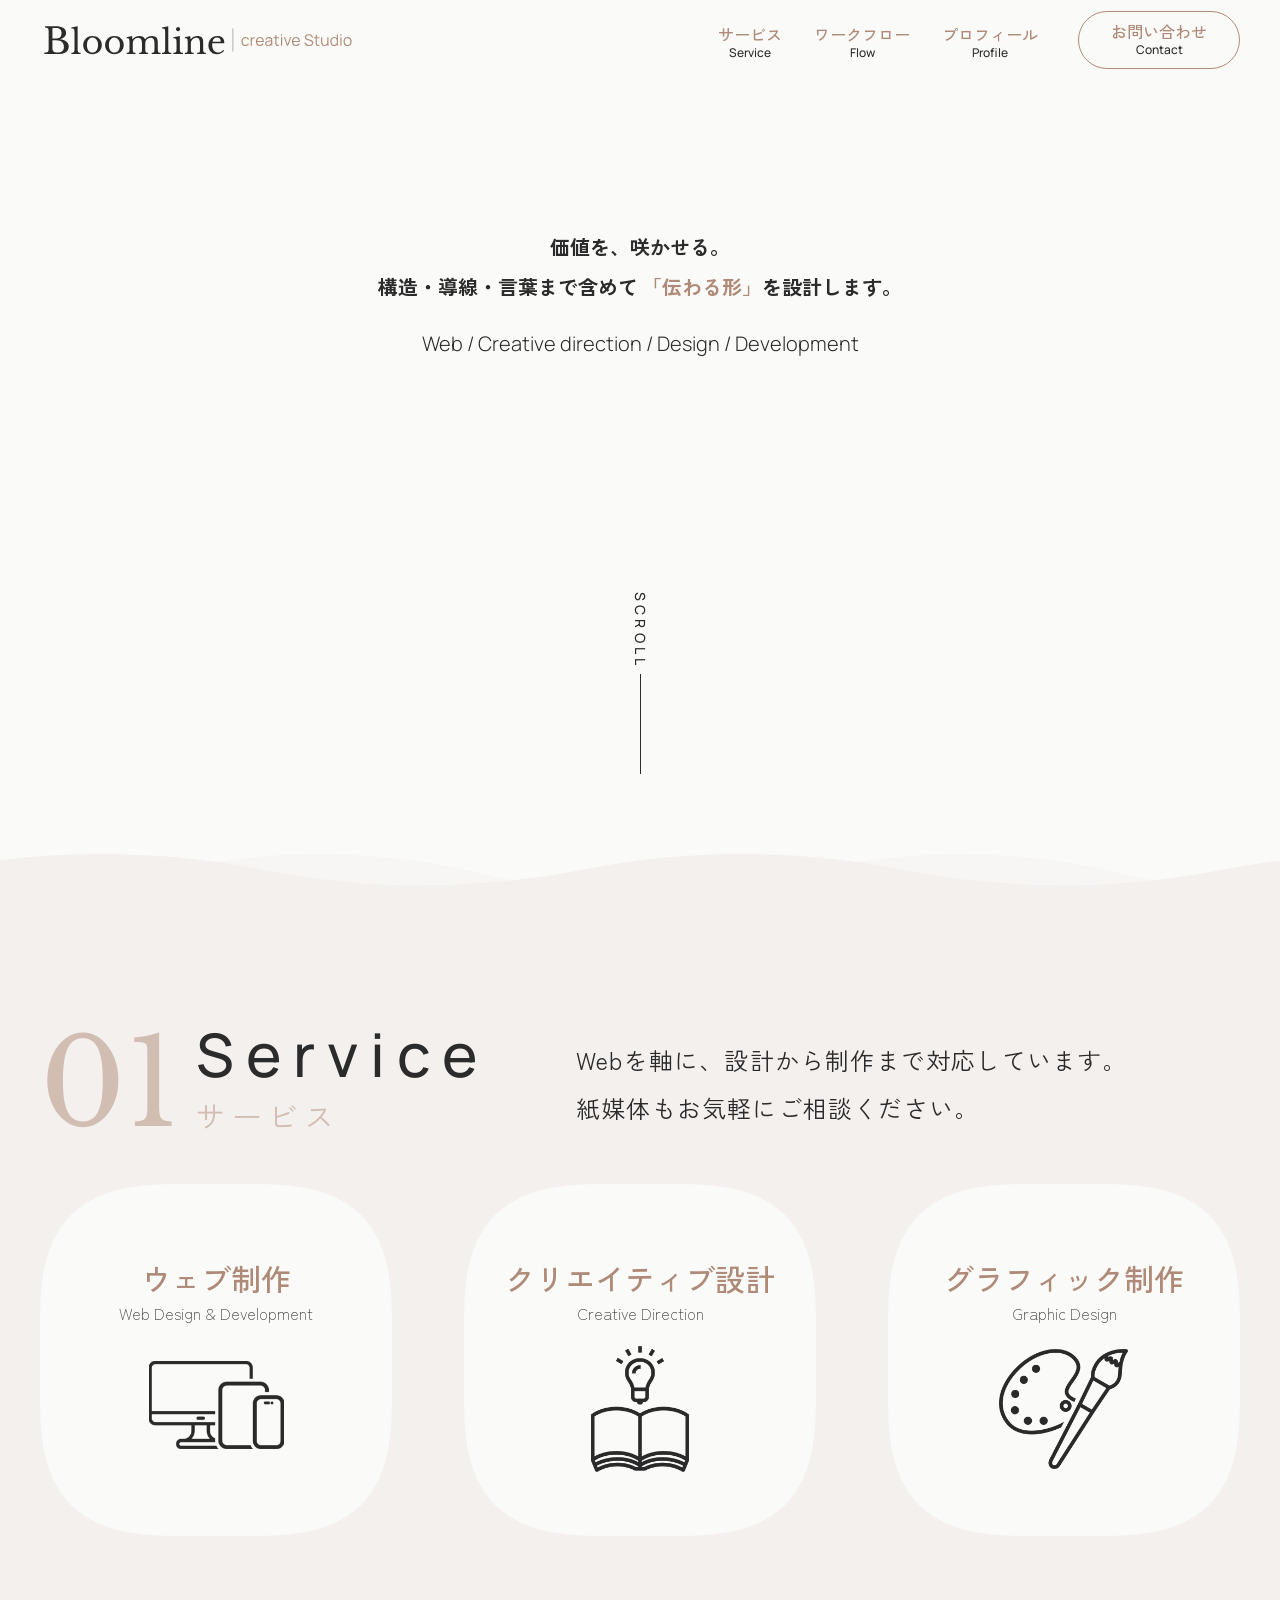
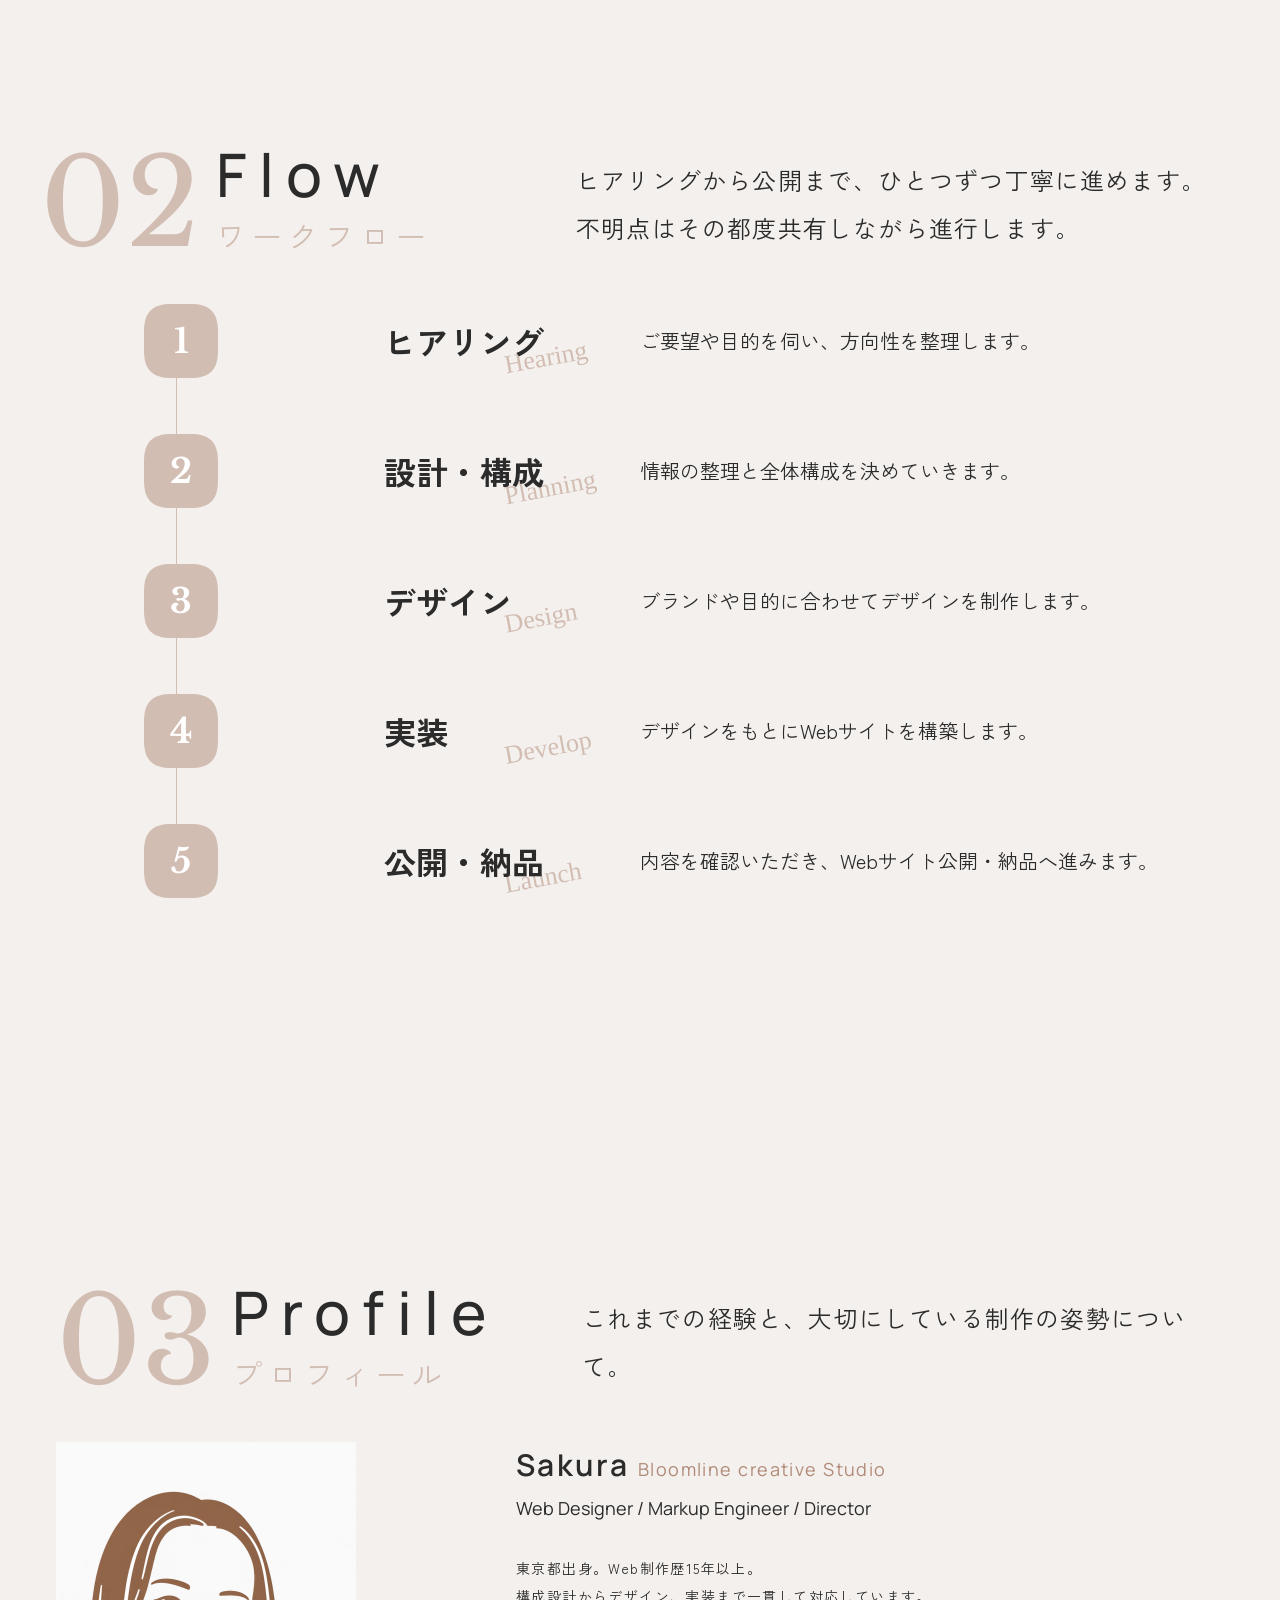
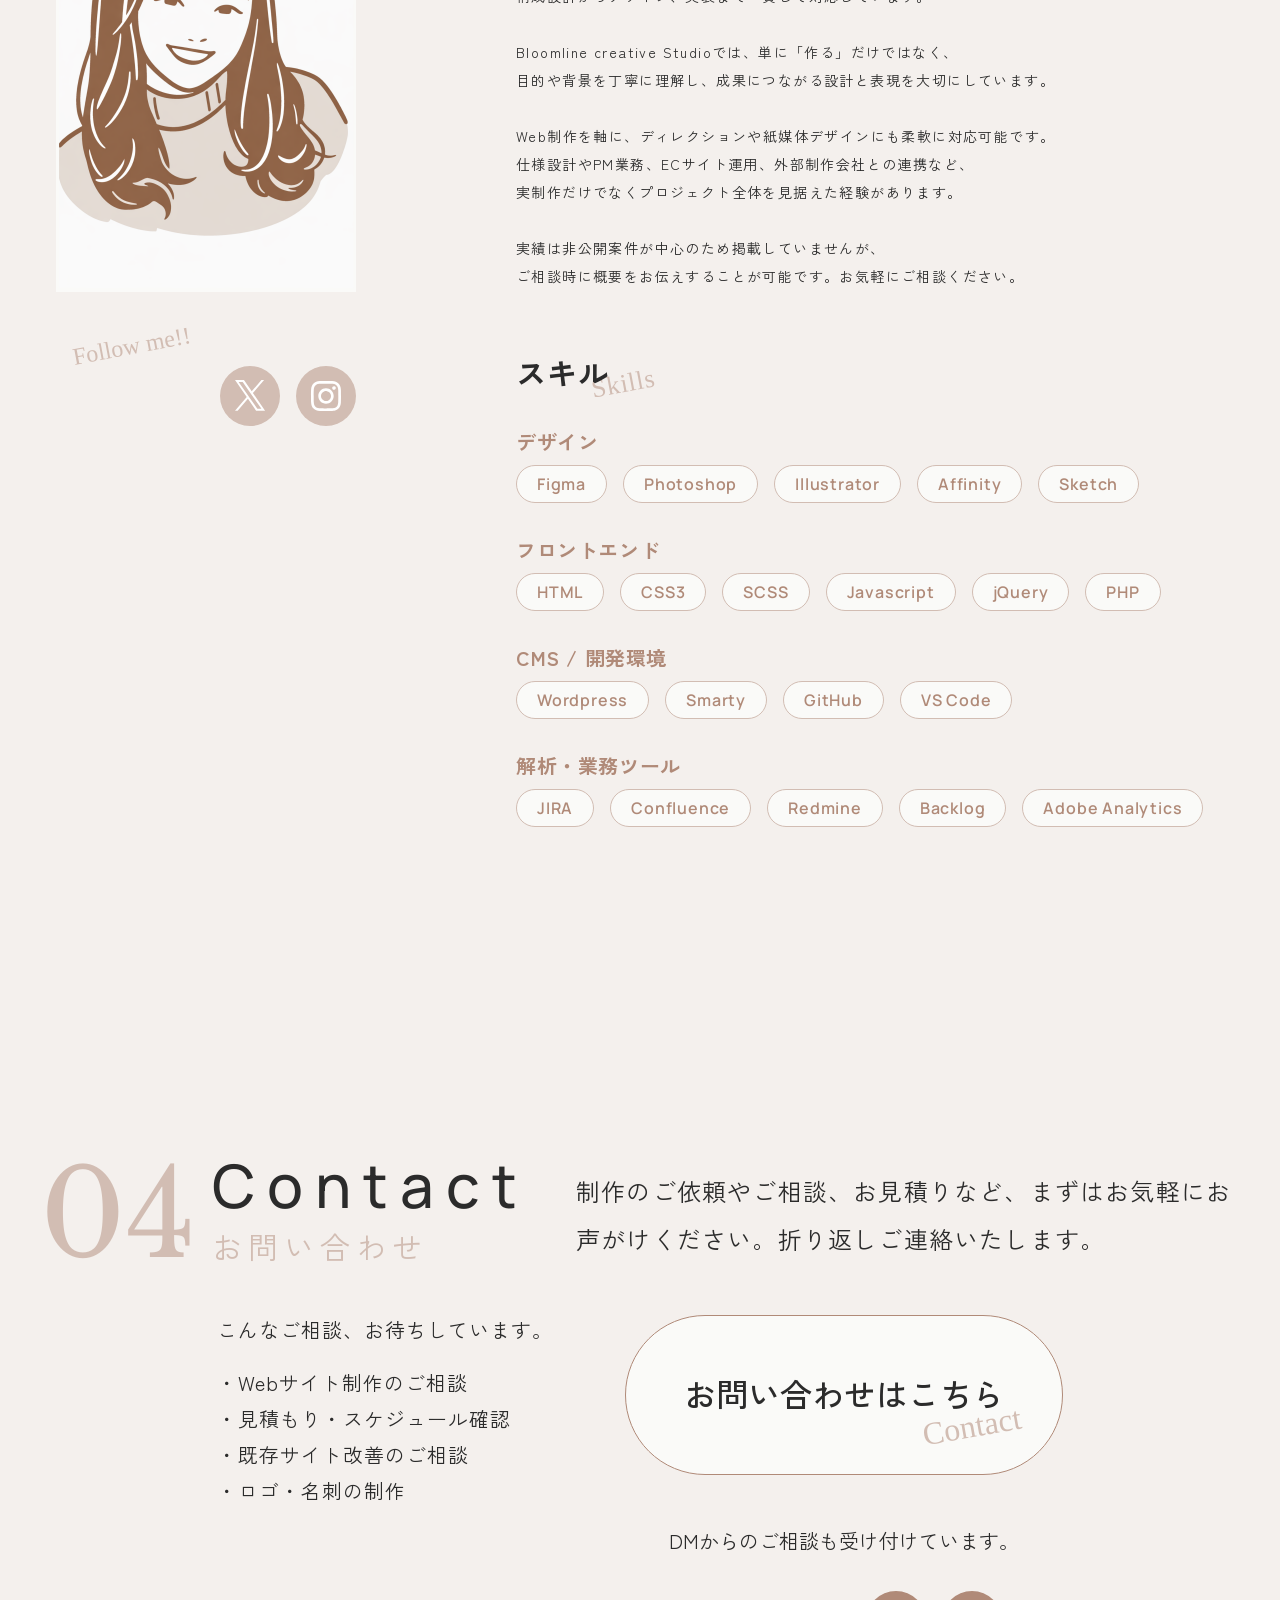
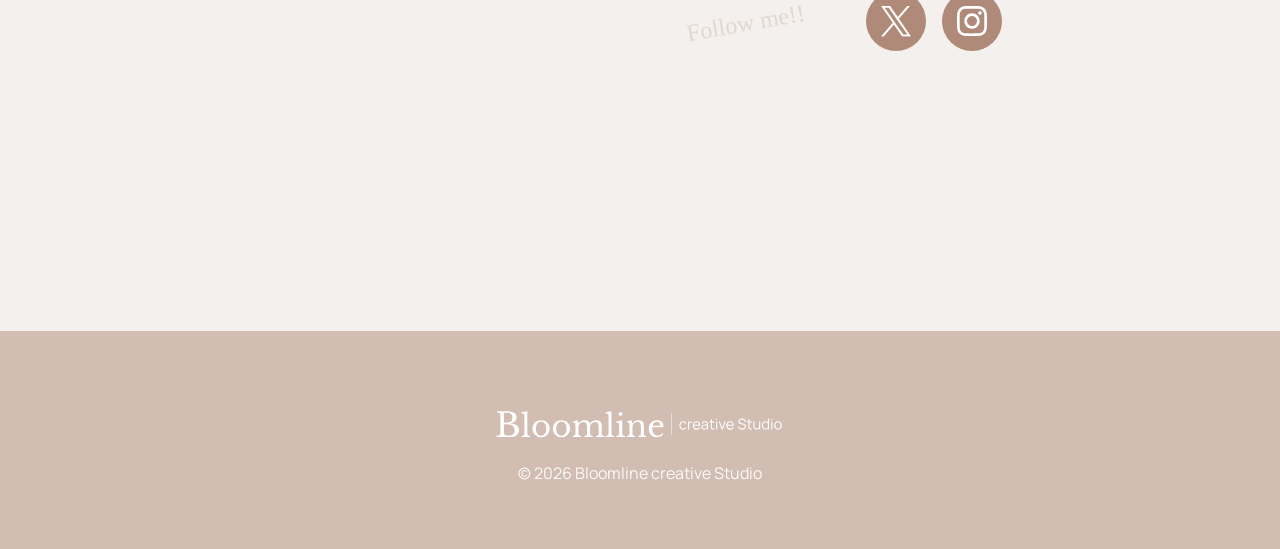
==== commit 5d5e08e6: "CSSリファクタリング" ====
--- a/index.html
+++ b/index.html
@@ -14,7 +14,7 @@
 				<h1 class="header__logo">
 					<a href="/">
 						<img
-							src="/assets/img/logo.svg"
+							src="assets/img/logo.svg"
 							alt="Bloomline creative Studio"
 						/>
 					</a>
@@ -54,7 +54,7 @@
 			<div class="drawer__header">
 				<div class="header__logo">
 					<img
-						src="/assets/img/logo.svg"
+						src="assets/img/logo.svg"
 						alt="Bloomline creative Studio"
 					/>
 				</div>
@@ -69,10 +69,16 @@
 
 			<div class="drawer__footer">
 				<div class="drawer__sns">
-					<a href="#" class="sns-icon x-icon"
+					<a
+						href="https://x.com/BloomlineSakura?s=20"
+						class="sns-icon x-icon"
+						target="_blank"
 						><img src="assets/img/sns-x.svg" alt="X"
 					/></a>
-					<a href="#" class="sns-icon insta-icon"
+					<a
+						href="https://www.instagram.com/bloomline_creative/"
+						class="sns-icon insta-icon"
+						target="_blank"
 						><img src="assets/img/sns-ig.svg" alt="Instagram"
 					/></a>
 				</div>
--- a/assets/css/style.css
+++ b/assets/css/style.css
@@ -1,8 +1,13 @@
 @charset "UTF-8";
 @import url("https://fonts.googleapis.com/css2?family=Homemade+Apple&family=Libre+Baskerville:ital,wght@0,400..700;1,400..700&family=Manrope:wght@200..800&family=Zen+Kaku+Gothic+New:wght@300;400;500;700;900&display=swap");
-/* =========================
-   Reset / Base normalize
-========================= */
+/* ==========================================================
+   Project : Bloomline creative Studio
+   File    : _reset.scss
+   Role    : Foundation
+   ----------------------------------------------------------
+   Description :
+   ブラウザデフォルトスタイルのリセット定義
+   ========================================================== */
 *,
 *::before,
 *::after {
@@ -23,28 +28,41 @@
 }
 
 /* headings */
-h1, h2, h3, h4, h5, h6,
+h1,
+h2,
+h3,
+h4,
+h5,
+h6,
 p,
-ul, ol,
+ul,
+ol,
 figure,
 blockquote {
   margin: 0;
 }
 
 /* lists */
-ul, ol {
+ul,
+ol {
   padding: 0;
   list-style: none;
 }
 
 /* media */
-img, picture, video, canvas {
+img,
+picture,
+video,
+canvas {
   display: block;
   max-width: 100%;
 }
 
 /* forms */
-input, button, textarea, select {
+input,
+button,
+textarea,
+select {
   font: inherit;
 }
 
@@ -60,13 +78,37 @@
   border-spacing: 0;
 }
 
+/* ==========================================================
+   Project : Bloomline creative Studio
+   File    : _variables.scss
+   Role    : Foundation
+   ----------------------------------------------------------
+   Description :
+   カラー・フォント・サイズ等の変数管理
+   ========================================================== */
+/* ==========================================================
+   Project : Bloomline creative Studio
+   File    : _breakpoints.scss
+   Role    : Foundation
+   ----------------------------------------------------------
+   Description :
+   レスポンシブ用ブレークポイント定義
+   ========================================================== */
+/* ==========================================================
+   Project : Bloomline creative Studio
+   File    : _base.scss
+   Role    : Foundation
+   ----------------------------------------------------------
+   Description :
+   ベースタイポグラフィ・共通スタイル定義
+   ========================================================== */
 html {
   scroll-behavior: smooth;
   font-size: 100%;
   scroll-padding-top: 100px;
 }
 @media (max-width: 768px) {
-  html html {
+  html {
     scroll-padding-top: 70px;
   }
 }
@@ -79,50 +121,46 @@
   background-color: #fafaf8;
 }
 
+/* Main layout */
 main {
   width: 100%;
   margin: 0;
 }
 main .main__contents {
-  width: 100%;
   padding-top: 82px;
   background-image: url(../img/main_bg.svg);
   background-repeat: no-repeat;
   background-position: top center;
   background-size: 100% auto;
 }
-main .main__contents .main__container {
+@media (max-width: 768px) {
+  main .main__contents {
+    background-image: url(../img/main_bg_sp.svg);
+  }
+}
+main .main__container {
   width: 100%;
   background-color: #f4f0ed;
   padding-bottom: 160px;
 }
-main .main__contents .main__container .main__inner {
+@media (max-width: 768px) {
+  main .main__container {
+    padding-bottom: 0;
+  }
+}
+main .main__inner {
   width: 1200px;
   margin: 0 auto;
   background-color: #f4f0ed;
 }
 @media (max-width: 768px) {
-  main .main__contents {
+  main .main__inner {
     width: 100%;
-    padding-top: 82px;
-    background-image: url(../img/main_bg_sp.svg);
-    background-repeat: no-repeat;
-    background-position: top center;
-    background-size: 100% auto;
-  }
-  main .main__contents .main__container {
-    width: 100%;
-    background-color: #f4f0ed;
-    padding-bottom: 0;
-  }
-  main .main__contents .main__container .main__inner {
-    width: 100%;
-    margin: 0 auto;
     padding: 0;
-    background-color: #f4f0ed;
-  }
-}
-
+  }
+}
+
+/* Section title */
 .section-header {
   display: -webkit-box;
   display: -ms-flexbox;
@@ -130,8 +168,7 @@
   -webkit-box-pack: start;
       -ms-flex-pack: start;
           justify-content: flex-start;
-  margin-bottom: 40px;
-  margin-top: 88px;
+  margin: 88px 0 40px;
 }
 .section-header__title {
   display: -webkit-box;
@@ -143,11 +180,21 @@
   gap: 16px;
   width: 536px;
 }
+@media (max-width: 768px) {
+  .section-header__title {
+    width: 100%;
+  }
+}
 .section-header__num {
   font-family: "Libre Baskerville", serif;
   font-size: 120px;
   line-height: 1;
   color: #d2bdb3;
+}
+@media (max-width: 768px) {
+  .section-header__num {
+    font-size: 74px;
+  }
 }
 .section-header__main {
   font-family: "Manrope", sans-serif;
@@ -155,6 +202,11 @@
   font-size: 60px;
   line-height: 1;
   letter-spacing: 0.2em;
+}
+@media (max-width: 768px) {
+  .section-header__main {
+    font-size: 36px;
+  }
 }
 .section-header__sub {
   font-family: "Zen Kaku Gothic New", sans-serif;
@@ -164,6 +216,12 @@
   color: #d2bdb3;
   margin-top: 16px;
 }
+@media (max-width: 768px) {
+  .section-header__sub {
+    font-size: 18px;
+    margin-top: 8px;
+  }
+}
 .section-header__lead {
   line-height: 2;
   font-size: 24px;
@@ -178,42 +236,22 @@
   max-width: 664px;
 }
 @media (max-width: 768px) {
+  .section-header__lead {
+    font-size: 12px;
+    max-width: none;
+    margin-left: 16px;
+  }
+}
+@media (max-width: 768px) {
   .section-header {
     -webkit-box-orient: vertical;
     -webkit-box-direction: normal;
         -ms-flex-direction: column;
             flex-direction: column;
   }
-  .section-header__title {
-    display: -webkit-box;
-    display: -ms-flexbox;
-    display: flex;
-    -webkit-box-align: start;
-        -ms-flex-align: start;
-            align-items: flex-start;
-    gap: 16px;
-    width: 100%;
-  }
-  .section-header__num {
-    font-size: 74px;
-  }
-  .section-header__main {
-    font-size: 36px;
-    letter-spacing: 0.2em;
-  }
-  .section-header__sub {
-    font-size: 18px;
-    letter-spacing: 0.2em;
-    margin-top: 8px;
-  }
-  .section-header__lead {
-    font-size: 12px;
-    letter-spacing: 0.05em;
-    max-width: none;
-    margin-left: 16px;
-  }
-}
-
+}
+
+/* Line-break helpers */
 .pc_br {
   display: inline-block;
 }
@@ -232,10 +270,22 @@
   }
 }
 
+/* Squircle setting */
 .clothoid-corner {
   clip-path: polygon(41.670368% 0%, 58.329632% 0%, 62.704761% 0.020651%, 67.077555% 0.151634%, 71.438002% 0.493893%, 75.762175% 1.146894%, 79.997481% 2.233011%, 84.062892% 3.834411%, 87.850921% 6.005296%, 91.220749% 8.779251%, 93.994704% 12.149079%, 96.165589% 15.937108%, 97.766989% 20.002519%, 98.853106% 24.237825%, 99.506107% 28.561998%, 99.848366% 32.922445%, 99.979349% 37.295239%, 99.979349% 62.704761%, 99.848366% 67.077555%, 99.506107% 71.438002%, 98.853106% 75.762175%, 97.766989% 79.997481%, 96.165589% 84.062892%, 93.994704% 87.850921%, 91.220749% 91.220749%, 87.850921% 93.994704%, 84.062892% 96.165589%, 79.997481% 97.766989%, 75.762175% 98.853106%, 71.438002% 99.506107%, 67.077555% 99.848366%, 62.704761% 99.979349%, 58.329632% 100%, 41.670368% 100%, 37.295239% 99.979349%, 32.922445% 99.848366%, 28.561998% 99.506107%, 24.237825% 98.853106%, 20.002519% 97.766989%, 15.937108% 96.165589%, 12.149079% 93.994704%, 8.779251% 91.220749%, 6.005296% 87.850921%, 3.834411% 84.062892%, 2.233011% 79.997481%, 1.146894% 75.762175%, 0.493893% 71.438002%, 0.151634% 67.077555%, 0.020651% 62.704761%, 0.020651% 37.295239%, 0.151634% 32.922445%, 0.493893% 28.561998%, 1.146894% 24.237825%, 2.233011% 20.002519%, 3.834411% 15.937108%, 6.005296% 12.149079%, 8.779251% 8.779251%, 12.149079% 6.005296%, 15.937108% 3.834411%, 20.002519% 2.233011%, 24.237825% 1.146894%, 28.561998% 0.493893%, 32.922445% 0.151634%, 37.295239% 0.020651%, 41.670368% 0%);
 }
 
+/* ==========================================================
+   Project : Bloomline creative Studio
+   File    : _header.scss
+   Role    : Layout
+   ----------------------------------------------------------
+   Description :
+   固定ヘッダー・ナビゲーション・ドロワーメニュー
+   States :
+   .is-scrolled
+   .is-open
+   ========================================================== */
 .header {
   width: 100%;
   background: #fafaf8;
@@ -244,7 +294,6 @@
   top: 0;
   left: 0;
   right: 0;
-  background: #fafaf8;
   -webkit-transition: background 0.4s ease, -webkit-box-shadow 0.4s ease;
   transition: background 0.4s ease, -webkit-box-shadow 0.4s ease;
   transition: background 0.4s ease, box-shadow 0.4s ease;
@@ -271,17 +320,34 @@
       -ms-flex-align: center;
           align-items: center;
 }
+@media (max-width: 768px) {
+  .header__inner {
+    width: 100%;
+    height: 56px;
+    padding: 16px;
+  }
+}
 .header__logo a {
   display: block;
 }
 .header__logo a img {
   height: 36px;
 }
+@media (max-width: 768px) {
+  .header__logo a img {
+    height: 24px;
+  }
+}
 .header__nav {
   display: -webkit-box;
   display: -ms-flexbox;
   display: flex;
   gap: 40px;
+}
+@media (max-width: 768px) {
+  .header__nav {
+    display: none;
+  }
 }
 .header__menu {
   display: -webkit-box;
@@ -323,8 +389,8 @@
   width: 0;
   height: 1px;
   background: #b08a78;
-  -webkit-transition: all 0.3s ease;
-  transition: all 0.3s ease;
+  -webkit-transition: width 0.3s ease;
+  transition: width 0.3s ease;
   -webkit-transform: translateX(-50%);
           transform: translateX(-50%);
 }
@@ -336,8 +402,6 @@
 }
 .header__cta {
   padding: 12px 32px;
-  -webkit-box-sizing: border-box;
-          box-sizing: border-box;
   border: 1px solid #b08a78;
   border-radius: 50px;
   display: -webkit-box;
@@ -357,7 +421,6 @@
   background: transparent;
   -webkit-transition: background-color 0.5s ease, color 0.5s ease;
   transition: background-color 0.5s ease, color 0.5s ease;
-  z-index: 0;
 }
 .header__cta span {
   font-size: 12px;
@@ -369,23 +432,10 @@
   background-color: #d2bdb3;
 }
 
-@media (max-width: 768px) {
-  .header__inner {
-    width: 100%;
-    height: 56px;
-    padding: 16px;
-  }
-  .header__logo a img {
-    height: 24px;
-  }
-  .header__nav {
-    display: none;
-  }
-}
+/* Hamburger (SP only) */
 .hamburger {
   display: none;
 }
-
 @media (max-width: 768px) {
   .hamburger {
     display: -webkit-box;
@@ -407,51 +457,51 @@
         -ms-flex-align: center;
             align-items: center;
   }
-  .hamburger span {
-    display: block;
-    position: absolute; /* すべて重ねる */
-    width: 28px;
-    height: 2px;
-    background: #b08a78;
-    -webkit-transition: opacity 0.3s ease, background 0.3s ease, -webkit-transform 0.3s ease;
-    transition: opacity 0.3s ease, background 0.3s ease, -webkit-transform 0.3s ease;
-    transition: transform 0.3s ease, opacity 0.3s ease, background 0.3s ease;
-    transition: transform 0.3s ease, opacity 0.3s ease, background 0.3s ease, -webkit-transform 0.3s ease;
-    border-radius: 2px;
-    /* 初期位置（三本線に見せる） */
-  }
-  .hamburger span:nth-child(1) {
-    -webkit-transform: translateY(-8px);
-            transform: translateY(-8px);
-  }
-  .hamburger span:nth-child(2) {
-    opacity: 1;
-  }
-  .hamburger span:nth-child(3) {
-    -webkit-transform: translateY(8px);
-            transform: translateY(8px);
-  }
-  .hamburger.is-open span {
-    background: #fff;
-    -webkit-transition: opacity 0.3s ease, -webkit-transform 0.3s ease;
-    transition: opacity 0.3s ease, -webkit-transform 0.3s ease;
-    transition: transform 0.3s ease, opacity 0.3s ease;
-    transition: transform 0.3s ease, opacity 0.3s ease, -webkit-transform 0.3s ease;
-  }
-  .hamburger.is-open span:nth-child(1) {
-    -webkit-transform: translateY(0) rotate(45deg);
-            transform: translateY(0) rotate(45deg);
-  }
-  .hamburger.is-open span:nth-child(2) {
-    opacity: 0;
-  }
-  .hamburger.is-open span:nth-child(3) {
-    -webkit-transform: translateY(0) rotate(-45deg);
-            transform: translateY(0) rotate(-45deg);
-  }
-  body.drawer-open {
-    overflow: hidden;
-  }
+}
+.hamburger span {
+  display: block;
+  position: absolute;
+  width: 28px;
+  height: 2px;
+  background: #b08a78;
+  border-radius: 2px;
+  -webkit-transition: opacity 0.3s ease, background 0.3s ease, -webkit-transform 0.3s ease;
+  transition: opacity 0.3s ease, background 0.3s ease, -webkit-transform 0.3s ease;
+  transition: transform 0.3s ease, opacity 0.3s ease, background 0.3s ease;
+  transition: transform 0.3s ease, opacity 0.3s ease, background 0.3s ease, -webkit-transform 0.3s ease;
+}
+.hamburger span:nth-child(1) {
+  -webkit-transform: translateY(-8px);
+          transform: translateY(-8px);
+}
+.hamburger span:nth-child(3) {
+  -webkit-transform: translateY(8px);
+          transform: translateY(8px);
+}
+.hamburger.is-open span {
+  background: #fff;
+}
+.hamburger.is-open span:nth-child(1) {
+  -webkit-transform: rotate(45deg);
+          transform: rotate(45deg);
+}
+.hamburger.is-open span:nth-child(2) {
+  opacity: 0;
+}
+.hamburger.is-open span:nth-child(3) {
+  -webkit-transform: rotate(-45deg);
+          transform: rotate(-45deg);
+}
+
+body.drawer-open {
+  overflow: hidden;
+}
+
+/* Drawer (SP only) */
+.drawer {
+  display: none;
+}
+@media (max-width: 768px) {
   .drawer {
     position: fixed;
     inset: 0;
@@ -465,45 +515,33 @@
             flex-direction: column;
     opacity: 0;
     visibility: hidden;
+    pointer-events: none;
     -webkit-transform: translateY(-100%);
             transform: translateY(-100%);
-    -webkit-transition: 0.4s;
-    transition: 0.4s;
+    -webkit-transition: opacity 0.4s, visibility 0.4s, -webkit-transform 0.4s;
+    transition: opacity 0.4s, visibility 0.4s, -webkit-transform 0.4s;
+    transition: transform 0.4s, opacity 0.4s, visibility 0.4s;
+    transition: transform 0.4s, opacity 0.4s, visibility 0.4s, -webkit-transform 0.4s;
     z-index: 1000;
-  }
-  .drawer::before {
-    content: "";
-    position: fixed;
-    inset: 0;
-    pointer-events: none; /* 背景クリックは無効 */
   }
   .drawer.is-open {
     -webkit-transform: translateY(0);
             transform: translateY(0);
     opacity: 1;
     visibility: visible;
+    pointer-events: auto;
   }
   .drawer__header {
     width: 100%;
-    display: -webkit-box;
-    display: -ms-flexbox;
-    display: flex;
-    -webkit-box-align: center;
-        -ms-flex-align: center;
-            align-items: center;
-  }
-  .drawer__header .header__logo {
+    height: 56px;
     padding: 16px;
-    height: 24px;
-  }
-  .drawer__header img {
+  }
+  .drawer__header .header__logo img {
     height: 24px;
     -webkit-filter: brightness(0) invert(1);
-            filter: brightness(0) invert(1); /* ロゴが黒い場合、背景に合わせて白抜きにする */
+            filter: brightness(0) invert(1);
   }
   .drawer__nav {
-    font-weight: 700;
-    letter-spacing: 0.2em;
     -webkit-box-flex: 1;
         -ms-flex: 1;
             flex: 1;
@@ -517,34 +555,17 @@
     -webkit-box-pack: start;
         -ms-flex-pack: start;
             justify-content: flex-start;
-    padding-top: 120px;
     -webkit-box-align: center;
         -ms-flex-align: center;
             align-items: center;
     gap: 32px;
+    padding-top: 120px;
   }
   .drawer__nav a {
     font-size: 28px;
     letter-spacing: 0.2em;
-    color: white;
-  }
-  .drawer {
-    /* ドロワー下部のSNSとコピーライト */
-  }
-  .drawer__footer {
-    width: 100%;
-    display: -webkit-box;
-    display: -ms-flexbox;
-    display: flex;
-    -webkit-box-orient: vertical;
-    -webkit-box-direction: normal;
-        -ms-flex-direction: column;
-            flex-direction: column;
-    -webkit-box-align: center;
-        -ms-flex-align: center;
-            align-items: center;
-    gap: 20px;
-    padding-bottom: 20px;
+    color: #fff;
+    font-weight: 700;
   }
   .drawer__sns {
     position: absolute;
@@ -570,7 +591,51 @@
     font-size: 10px;
     text-align: left;
   }
-}
+  .drawer {
+    /* Close button (optional). If you keep it, use 2 spans in HTML. */
+  }
+  .drawer__close {
+    position: absolute;
+    top: 16px;
+    right: 16px;
+    width: 32px;
+    height: 32px;
+    border: none;
+    background: none;
+    display: -webkit-box;
+    display: -ms-flexbox;
+    display: flex;
+    -webkit-box-pack: center;
+        -ms-flex-pack: center;
+            justify-content: center;
+    -webkit-box-align: center;
+        -ms-flex-align: center;
+            align-items: center;
+  }
+  .drawer__close span {
+    position: absolute;
+    width: 24px;
+    height: 2px;
+    background: #fff;
+  }
+  .drawer__close span:nth-child(1) {
+    -webkit-transform: rotate(45deg);
+            transform: rotate(45deg);
+  }
+  .drawer__close span:nth-child(2) {
+    -webkit-transform: rotate(-45deg);
+            transform: rotate(-45deg);
+  }
+}
+
+/* ==========================================================
+   Project : Bloomline creative Studio
+   File    : _footer.scss
+   Role    : Layout
+   ----------------------------------------------------------
+   Description :
+   フッターエリアのレイアウト・コピーライト
+   ========================================================== */
 .footer {
   width: 100%;
   text-align: center;
@@ -581,44 +646,45 @@
   margin: 0 auto;
   padding: 64px 0;
 }
+@media (max-width: 768px) {
+  .footer__inner {
+    width: 100%;
+    padding: 32px 0;
+  }
+}
 .footer__logo {
   width: 320px;
-  margin: 0 auto 8px auto;
+  margin: 0 auto 8px;
+}
+@media (max-width: 768px) {
+  .footer__logo {
+    width: 200px;
+    margin: 0 auto 24px;
+  }
 }
 .footer__logo img {
   display: block;
+  /* translateZ is optional; keep only if you saw rendering issues */
   -webkit-transform: translateZ(0);
           transform: translateZ(0);
 }
 .footer__copy {
   color: #fafaf8;
 }
-
-@media (max-width: 768px) {
-  .footer {
-    width: 100%;
-    text-align: center;
-    background: #d2bdb3;
-  }
-  .footer__inner {
-    width: 100%;
-    margin: 0 auto;
-    padding: 32px 0;
-  }
-  .footer__logo {
-    width: 200px;
-    margin: 0 auto 24px auto;
-  }
-  .footer__logo img {
-    display: block;
-    -webkit-transform: translateZ(0);
-            transform: translateZ(0);
-  }
+@media (max-width: 768px) {
   .footer__copy {
-    color: #fafaf8;
     font-size: 10px;
   }
 }
+
+/* ==========================================================
+   Project : Bloomline creative Studio
+   File    : _fv.scss
+   Role    : Section
+   ----------------------------------------------------------
+   Description :
+   First View（メインビジュアル）セクション
+   ========================================================== */
 .fv {
   width: 1200px;
   height: 854px;
@@ -626,8 +692,9 @@
 }
 @media (max-width: 768px) {
   .fv {
+    width: 100%;
     min-height: 100vh;
-    width: 100%;
+    height: auto;
   }
 }
 .fv__maincopy {
@@ -660,7 +727,8 @@
   font-weight: 300;
 }
 @media (max-width: 768px) {
-  .fv__maincopy .business {
+  .fv__maincopy {
+    padding: 0 16px;
     font-size: 14px;
   }
 }
@@ -759,6 +827,14 @@
             transform-origin: 0 100%;
   }
 }
+/* ==========================================================
+   Project : Bloomline creative Studio
+   File    : _service.scss
+   Role    : Section
+   ----------------------------------------------------------
+   Description :
+   サービス一覧セクション（カードUI）
+   ========================================================== */
 @media (max-width: 768px) {
   .service {
     padding: 0 16px;
@@ -771,7 +847,6 @@
 }
 @media (max-width: 768px) {
   .service .service-container__list {
-    list-style: none;
     display: -webkit-box;
     display: -ms-flexbox;
     display: flex;
@@ -780,10 +855,12 @@
         -ms-flex-direction: column;
             flex-direction: column;
     gap: 48px;
+    /* ul reset is handled in reset, but keep if needed */
+    list-style: none;
+    margin: 0;
+    padding: 48px 32px;
     background-color: #fafaf8;
     border-radius: 60px;
-    margin: 0;
-    padding: 48px 32px;
   }
   .service .service-container__list .clothoid-corner {
     clip-path: none;
@@ -800,7 +877,6 @@
     width: 100%;
     height: auto;
     background-color: transparent;
-    text-align: center;
     display: -webkit-box;
     display: -ms-flexbox;
     display: flex;
@@ -837,12 +913,12 @@
 }
 @media (max-width: 768px) {
   .service .service-container__title {
+    margin-top: 0;
+    width: 70%;
     -webkit-box-align: start;
         -ms-flex-align: start;
             align-items: flex-start;
-    margin: 0;
     font-size: 20px;
-    width: 70%;
   }
   .service .service-container__title span {
     font-size: 12px;
@@ -863,23 +939,27 @@
           justify-content: center;
 }
 .service .service-container__icon img {
-  max-width: 100%;
-  max-height: auto;
+  width: 100%;
+  height: auto;
   -o-object-fit: contain;
      object-fit: contain;
 }
 @media (max-width: 768px) {
   .service .service-container__icon {
-    margin: 0;
     width: 30%;
     height: auto;
-  }
-  .service .service-container__icon img {
-    width: 100%;
-    height: auto;
-  }
-}
-
+    margin: 0;
+  }
+}
+
+/* ==========================================================
+   Project : Bloomline creative Studio
+   File    : _flow.scss
+   Role    : Section
+   ----------------------------------------------------------
+   Description :
+   ワークフロー（制作の流れ）セクション
+   ========================================================== */
 .flow {
   padding: 120px 0;
 }
@@ -909,13 +989,10 @@
 @media (max-width: 768px) {
   .flow__container {
     padding-left: 0;
+    margin: 0;
+    padding: 48px 32px 32px;
+    background-color: #fafaf8;
     border-radius: 60px;
-    margin: 0;
-    padding: 48px 32px 32px 32px;
-    background-color: #fafaf8;
-  }
-  .flow__container::before {
-    left: 50px;
   }
 }
 .flow__item {
@@ -935,7 +1012,7 @@
   width: 74px;
   height: 74px;
   background: #d2bdb3;
-  color: white;
+  color: #fff;
   display: -webkit-box;
   display: -ms-flexbox;
   display: flex;
@@ -968,6 +1045,17 @@
           align-items: center;
   gap: 16px;
 }
+@media (max-width: 768px) {
+  .flow__content {
+    -webkit-box-orient: vertical;
+    -webkit-box-direction: normal;
+        -ms-flex-direction: column;
+            flex-direction: column;
+    -webkit-box-align: start;
+        -ms-flex-align: start;
+            align-items: flex-start;
+  }
+}
 .flow__content h3 {
   width: 240px;
   position: relative;
@@ -977,8 +1065,8 @@
 }
 @media (max-width: 768px) {
   .flow__content h3 {
+    width: 100%;
     font-size: 20px;
-    width: 100%;
   }
 }
 .flow__content p {
@@ -988,14 +1076,6 @@
 @media (max-width: 768px) {
   .flow__content p {
     font-size: 12px;
-  }
-}
-@media (max-width: 768px) {
-  .flow__content {
-    -webkit-box-orient: vertical;
-    -webkit-box-direction: normal;
-        -ms-flex-direction: column;
-            flex-direction: column;
   }
 }
 .flow__en {
@@ -1014,19 +1094,26 @@
 @media (max-width: 768px) {
   .flow__en {
     font-size: 20px;
+    left: auto;
     right: 0;
-    left: unset;
     bottom: 0;
   }
 }
 
+/* ==========================================================
+   Project : Bloomline creative Studio
+   File    : _profile.scss
+   Role    : Section
+   ----------------------------------------------------------
+   Description :
+   プロフィール・スキル・SNSエリア
+   ========================================================== */
 .profile {
   padding: 120px 16px;
 }
 @media (max-width: 768px) {
   .profile {
     padding: 0 16px;
-    grid-template-columns: 1fr;
   }
 }
 .profile__container {
@@ -1043,18 +1130,18 @@
 .profile__visual {
   text-align: center;
 }
+.profile__portrait img {
+  width: 300px;
+}
+@media (max-width: 768px) {
+  .profile__portrait img {
+    width: 160px;
+  }
+}
 @media (max-width: 768px) {
   .profile__portrait {
     max-width: 160px;
     margin: 0 auto;
-  }
-}
-.profile__portrait img {
-  width: 300px;
-}
-@media (max-width: 768px) {
-  .profile__portrait img {
-    width: 160px;
   }
 }
 .profile__sns {
@@ -1076,10 +1163,10 @@
 @media (max-width: 768px) {
   .profile__sns {
     width: 100%;
+    padding: 0 24px;
     -webkit-box-align: start;
         -ms-flex-align: start;
             align-items: flex-start;
-    padding: 0 24px;
   }
 }
 .profile__follow {
@@ -1139,6 +1226,11 @@
   font-size: 30px;
   letter-spacing: 0.08em;
 }
+@media (max-width: 768px) {
+  .profile__header h2 {
+    font-size: 24px;
+  }
+}
 .profile__header h2 span {
   font-weight: 400;
   font-size: 18px;
@@ -1146,9 +1238,6 @@
   color: #b08a78;
 }
 @media (max-width: 768px) {
-  .profile__header h2 {
-    font-size: 24px;
-  }
   .profile__header h2 span {
     font-size: 14px;
   }
@@ -1172,7 +1261,6 @@
 @media (max-width: 768px) {
   .profile__text {
     font-size: 12px;
-    letter-spacing: 0.1em;
   }
 }
 .profile .skills {
@@ -1239,8 +1327,6 @@
 }
 .profile .skills .tag-list li {
   background: #fafaf8;
-  -webkit-box-sizing: border-box;
-          box-sizing: border-box;
   padding: 2px 20px;
   border-radius: 20px;
   border: 1px solid #d2bdb3;
@@ -1257,6 +1343,14 @@
   }
 }
 
+/* ==========================================================
+   Project : Bloomline creative Studio
+   File    : _contact.scss
+   Role    : Section
+   ----------------------------------------------------------
+   Description :
+   お問い合わせセクション・CTAボタン
+   ========================================================== */
 .contact {
   padding: 120px 0;
 }
@@ -1268,16 +1362,11 @@
     background-position: top center;
     background-size: 100% auto;
   }
-}
-@media (max-width: 768px) {
   .contact .section-header {
     padding: 0 16px;
     margin-top: 20px;
   }
-  .contact .section-header__num {
-    color: #fafaf8;
-  }
-  .contact .section-header__sub {
+  .contact .section-header__num, .contact .section-header__sub {
     color: #fafaf8;
   }
 }
@@ -1293,7 +1382,12 @@
 }
 @media (max-width: 768px) {
   .contact__container {
+    width: 100%;
     padding: 0 16px;
+    -webkit-box-orient: vertical;
+    -webkit-box-direction: normal;
+        -ms-flex-direction: column;
+            flex-direction: column;
   }
 }
 .contact__text {
@@ -1328,8 +1422,6 @@
           align-items: center;
   width: 438px;
   height: 160px;
-  -webkit-box-sizing: border-box;
-          box-sizing: border-box;
   border: 1px solid #b08a78;
   border-radius: 80px;
   background: #fafaf8;
@@ -1343,6 +1435,14 @@
 .contact__cta .cta-button:hover {
   background-color: #e4d9d4;
 }
+@media (max-width: 768px) {
+  .contact__cta .cta-button {
+    width: 328px;
+    height: 120px;
+    border-radius: 60px;
+    font-size: 24px;
+  }
+}
 .contact__cta .cta-text {
   position: relative;
   z-index: 2;
@@ -1357,6 +1457,11 @@
   -webkit-transform: rotate(-10deg);
           transform: rotate(-10deg);
 }
+@media (max-width: 768px) {
+  .contact__cta .cta-bg {
+    font-size: 24px;
+  }
+}
 .contact__cta .cta-note {
   margin-top: 56px;
   font-family: "Zen Kaku Gothic New", sans-serif;
@@ -1370,7 +1475,7 @@
 }
 .contact__cta .cta-sns {
   position: relative;
-  margin: 40px auto 0 auto;
+  margin: 40px auto 0;
   width: 316px;
 }
 .contact__cta .cta-follow {
@@ -1426,35 +1531,4 @@
 .contact__cta .sns-btn:hover img {
   -webkit-transform: scale(1.08);
           transform: scale(1.08);
-}
-
-@media (max-width: 768px) {
-  .contact__container {
-    width: 100%;
-    margin: 0 auto;
-    display: -webkit-box;
-    display: -ms-flexbox;
-    display: flex;
-    -webkit-box-pack: justify;
-        -ms-flex-pack: justify;
-            justify-content: space-between;
-    -webkit-box-orient: vertical;
-    -webkit-box-direction: normal;
-        -ms-flex-direction: column;
-            flex-direction: column;
-  }
-  .contact__cta {
-    text-align: center;
-  }
-  .contact__cta .cta-button {
-    width: 328px;
-    height: 120px;
-    border-radius: 60px;
-    font-size: 24px;
-  }
-  .contact__cta .cta-bg {
-    right: 40px;
-    bottom: 24px;
-    font-size: 24px;
-  }
 }
